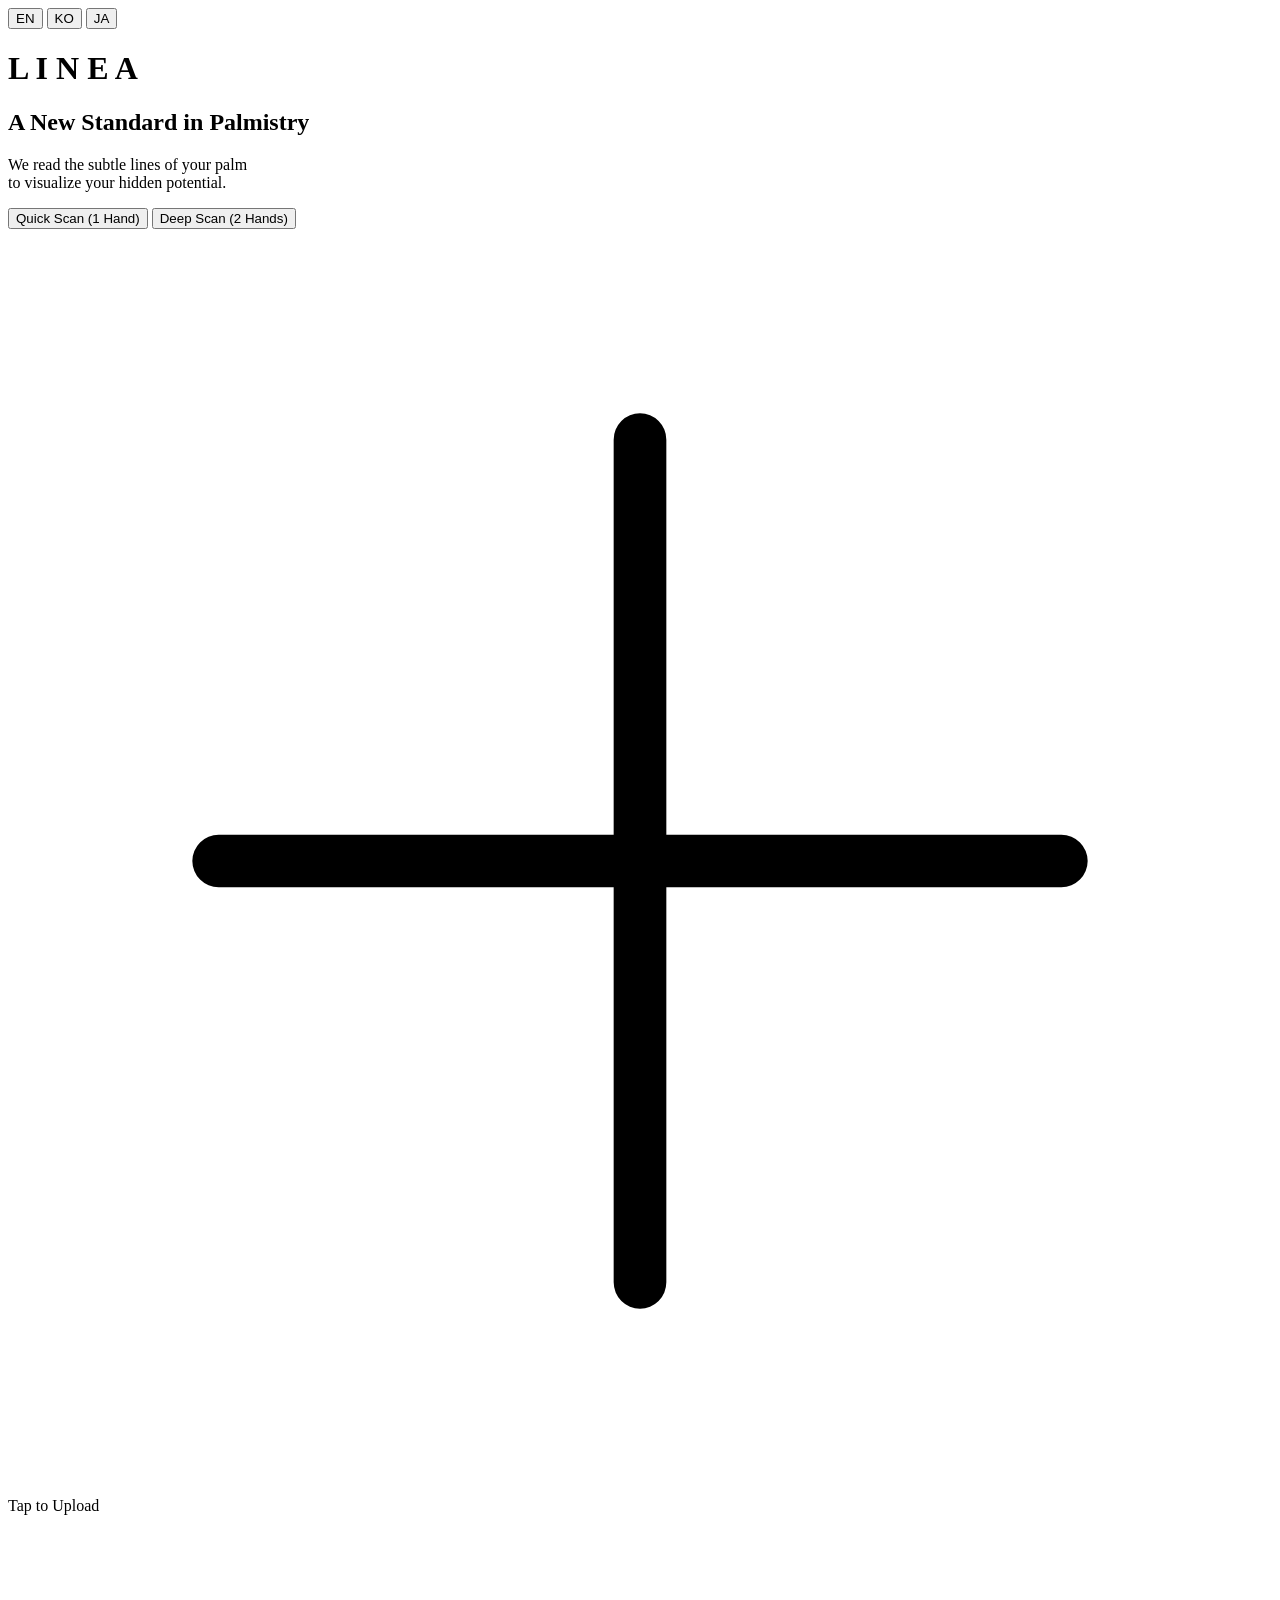
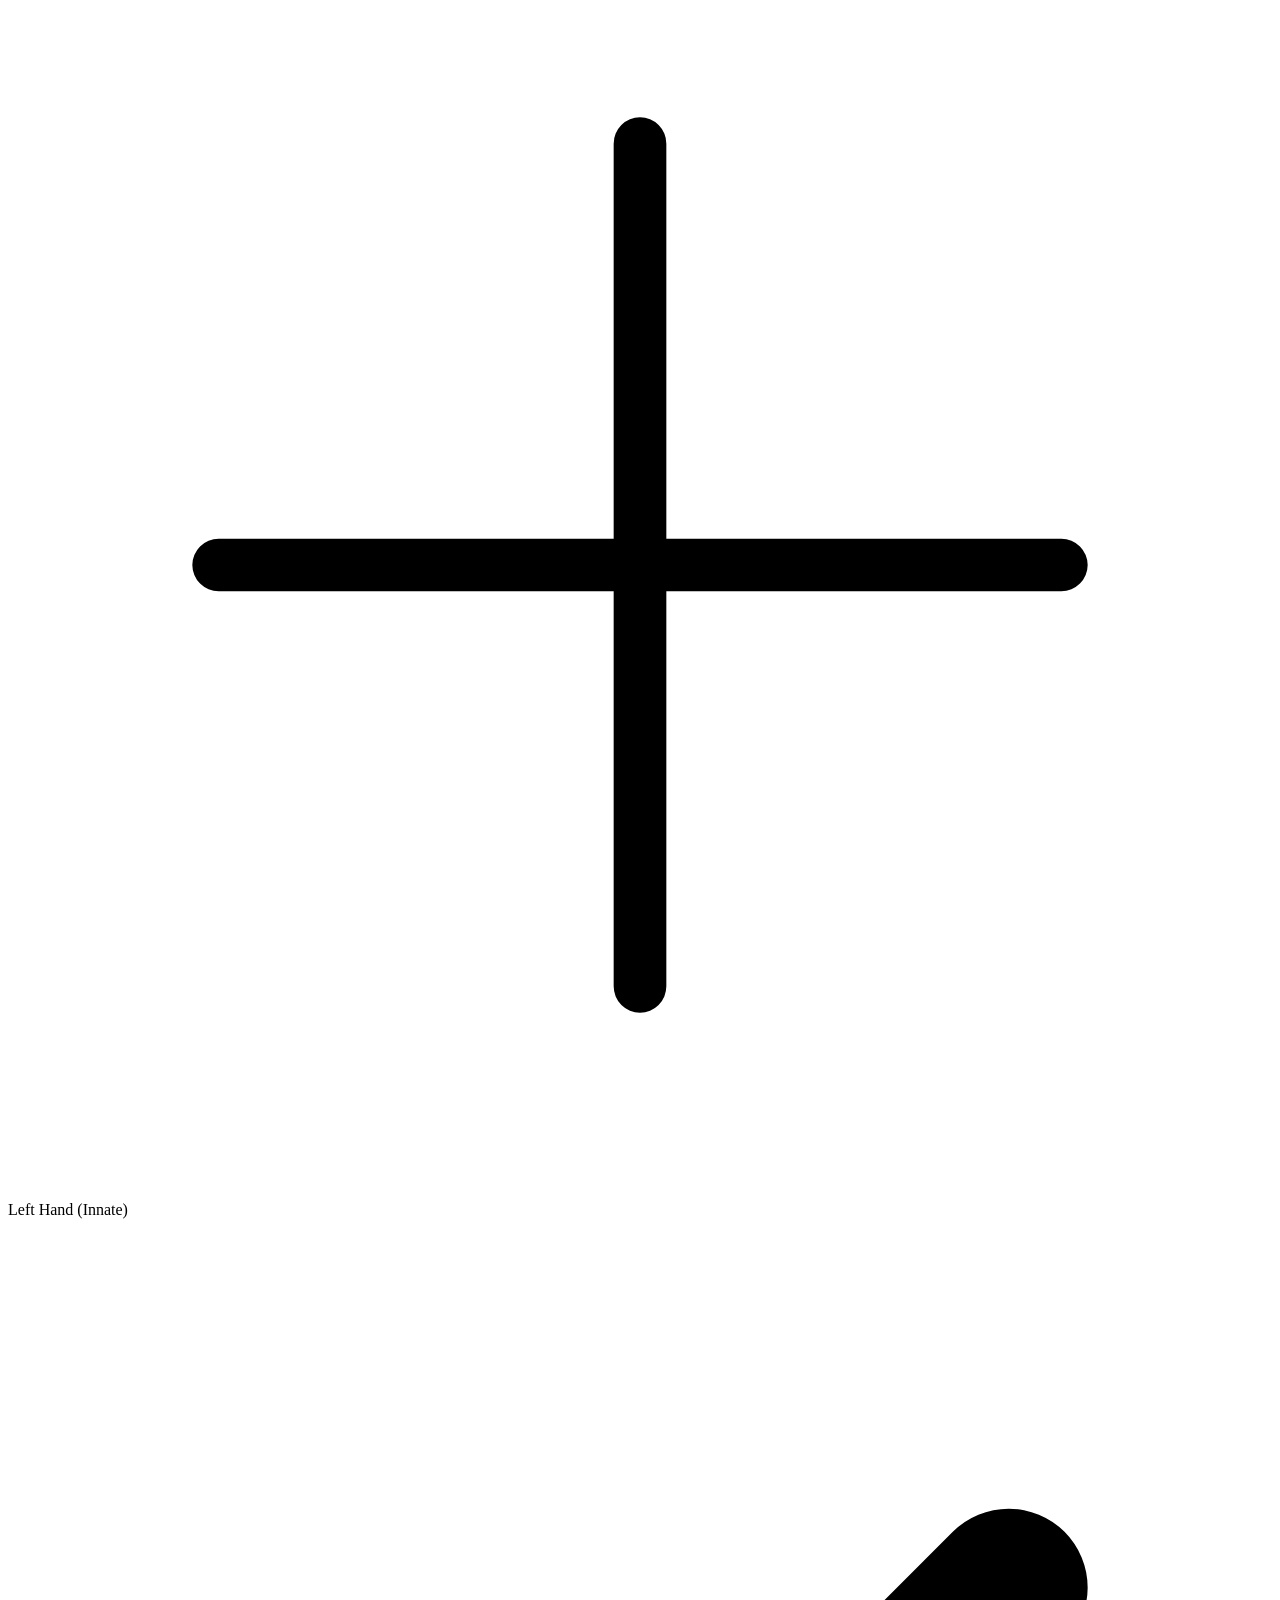
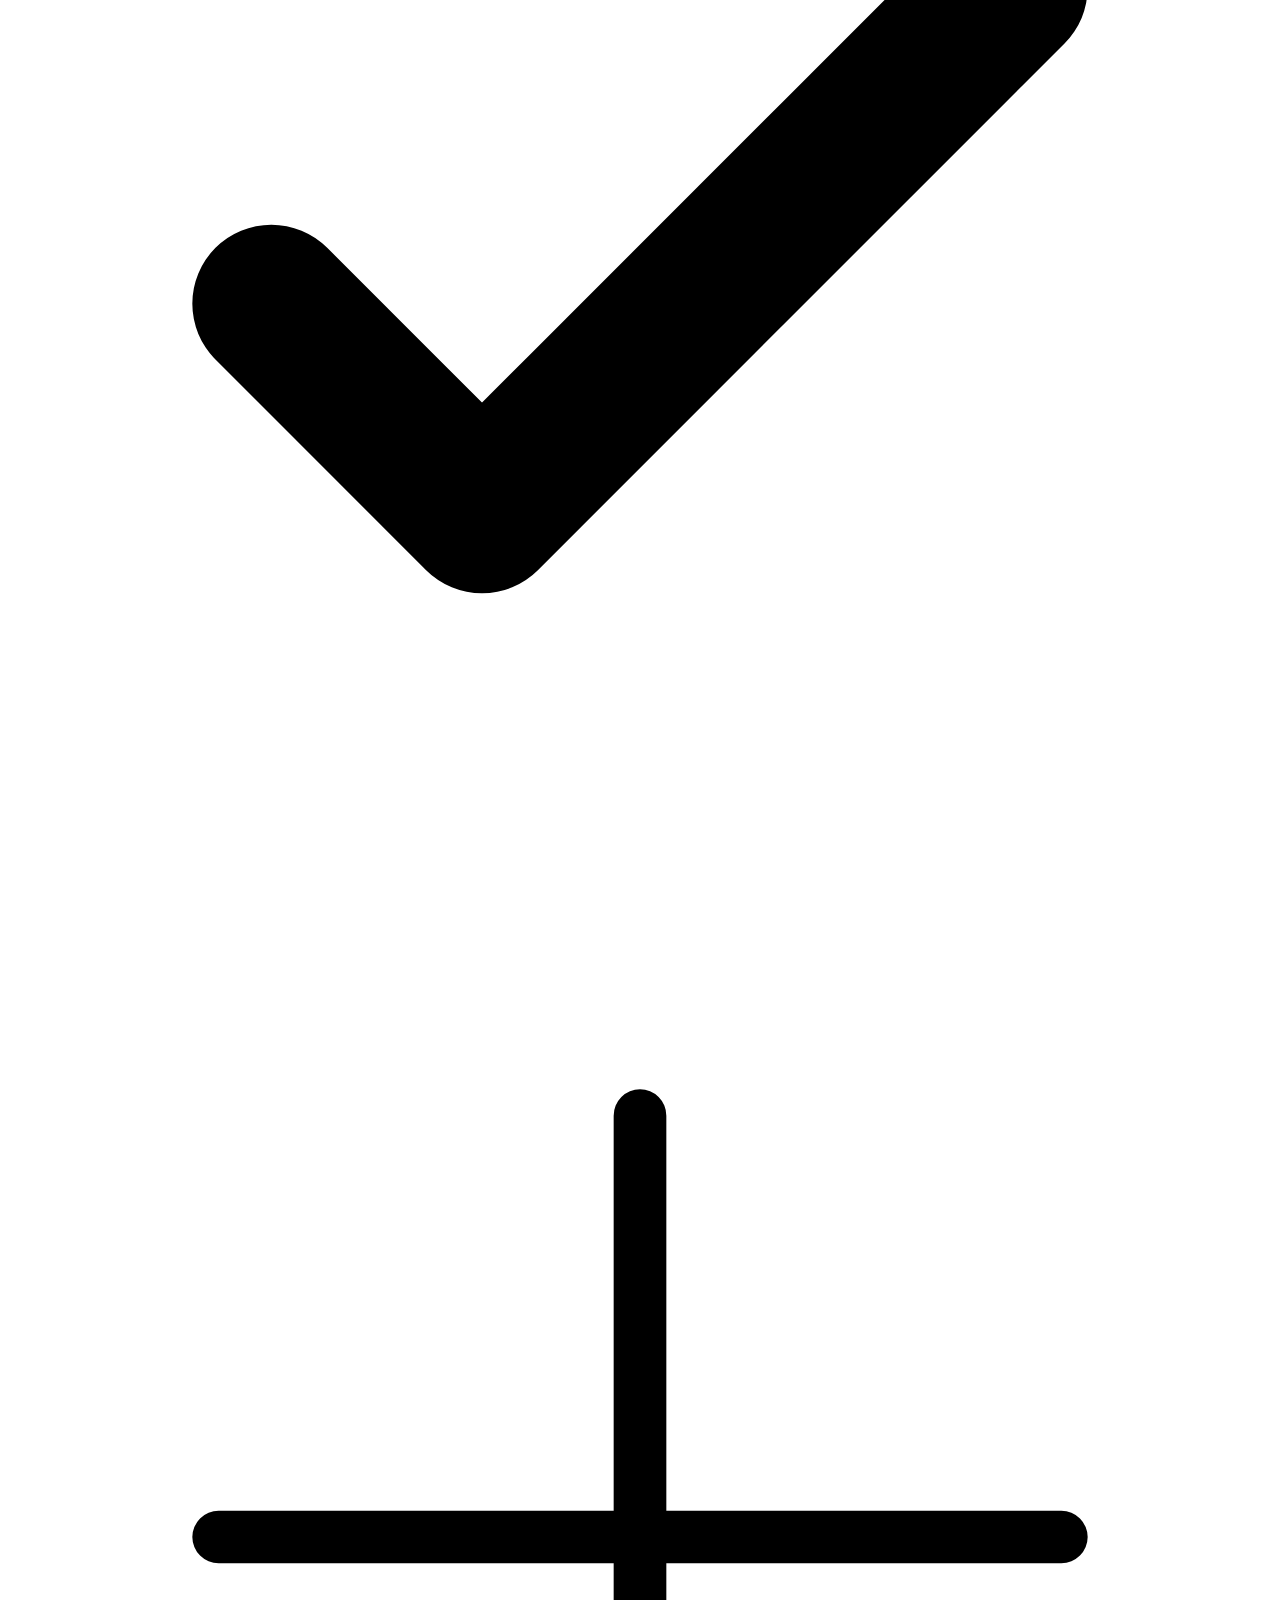
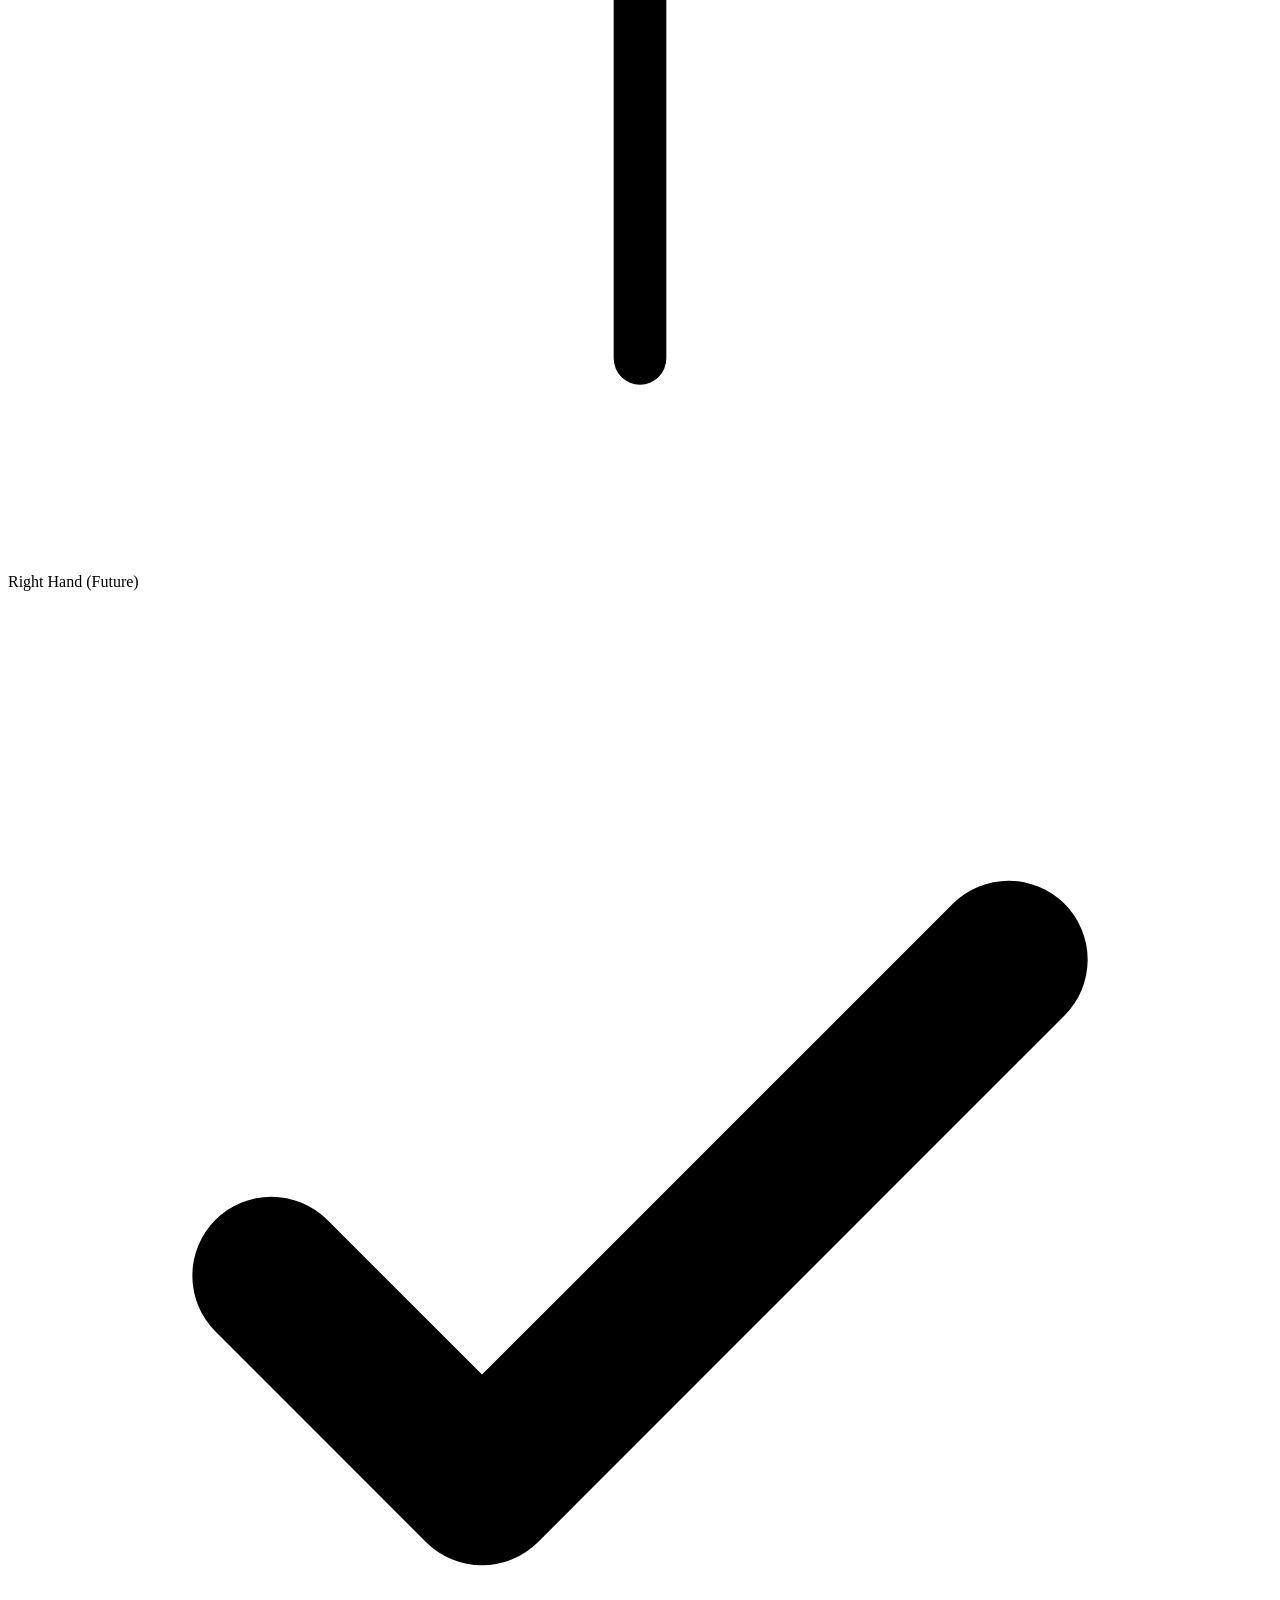
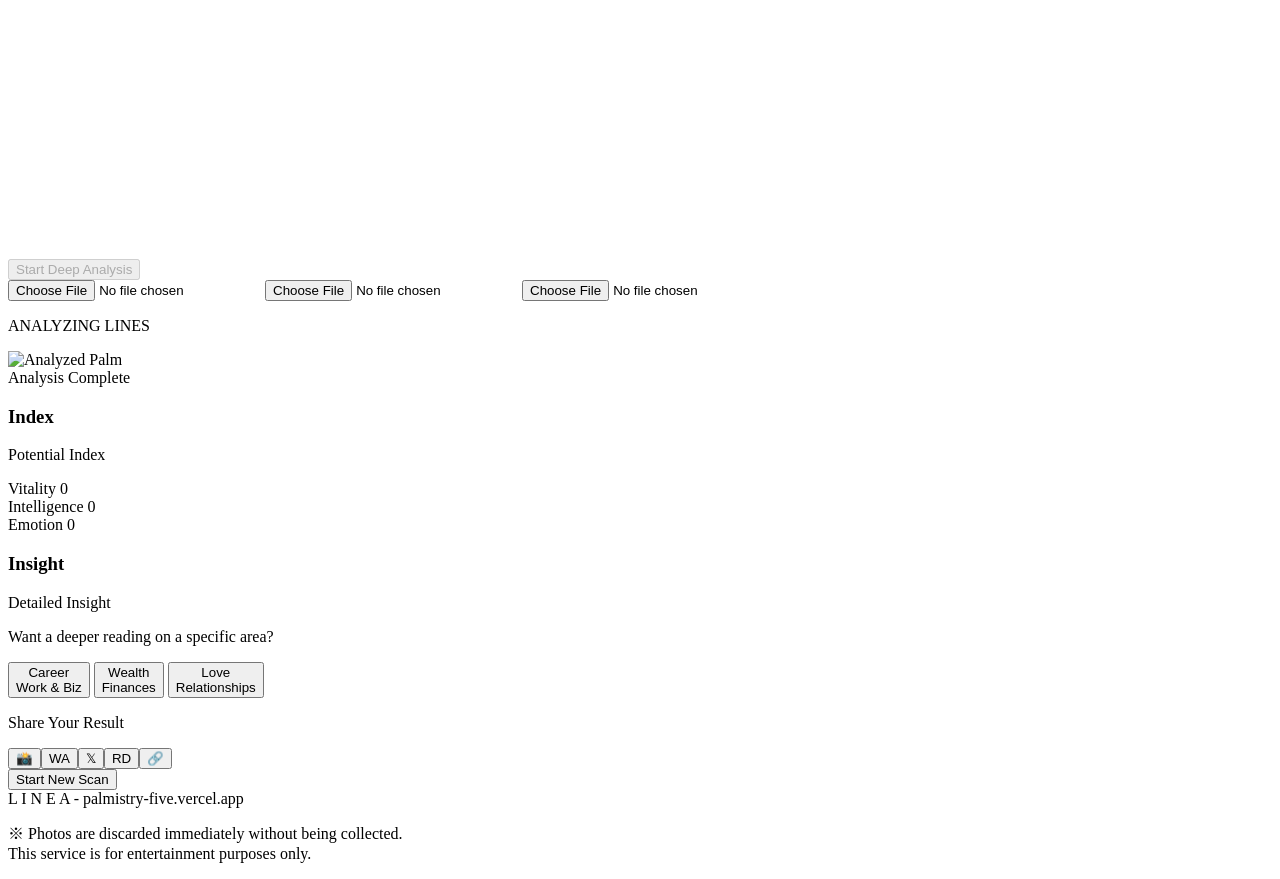
==== index.html @ ded6c780 "Format disclaimer with line breaks for readability" ====
<!DOCTYPE html>
<html lang="ko">
<head>
    <meta charset="UTF-8">
    <meta name="viewport" content="width=device-width, initial-scale=1.0, maximum-scale=1.0, user-scalable=no">
    <title>LINEA - 무료 AI 손금 분석 (Palmistry / 手相)</title>
    
    <!-- SEO Meta Tags -->
    <meta name="description" content="인공지능(AI)이 당신의 손금을 분석해 드립니다. 생명선, 두뇌선, 감정선을 분석하여 사업운, 금전운, 연애운을 확인해보세요. Free AI Palm Reading, AI 手相占い">
    <meta name="keywords" content="손금, 무료손금, 손금보는법, AI손금, 운세, palmistry, palm reading, 手相, 手相占い, LINEA">
    
    <!-- Open Graph (Social Media Sharing) -->
    <meta property="og:title" content="LINEA - AI 손금 분석 (Palmistry)">
    <meta property="og:description" content="AI가 당신의 숨겨진 잠재력과 운명을 손금으로 읽어냅니다. 지금 바로 무료로 확인해보세요!">
    <meta property="og:type" content="website">
    <meta property="og:url" content="https://palmistry-five.vercel.app">
    <script src="https://cdn.tailwindcss.com"></script>
    <link rel="stylesheet" href="style.css">
    <link rel="stylesheet" as="style" crossorigin href="https://cdn.jsdelivr.net/gh/orioncactus/pretendard@v1.3.9/dist/web/static/pretendard.min.css" />
    <script src="https://cdn.jsdelivr.net/npm/canvas-confetti@1.6.0/dist/confetti.browser.min.js"></script>
    <script src="https://cdnjs.cloudflare.com/ajax/libs/html2canvas/1.4.1/html2canvas.min.js"></script>
    <script>
        tailwind.config = {
            theme: {
                extend: {
                    fontFamily: {
                        sans: ['Pretendard', 'sans-serif'],
                    },
                    colors: {
                        brand: {
                            50: '#f6f6f6',
                            100: '#e7e7e7',
                            200: '#d1d1d1',
                            300: '#b0b0b0',
                            400: '#888888',
                            500: '#6d6d6d',
                            600: '#5d5d5d',
                            700: '#4f4f4f',
                            800: '#353535',
                            900: '#1a1a1a',
                            950: '#0a0a0a',
                        }
                    }
                }
            }
        }
    </script>

    <!-- Google AdSense -->
    <script async src="https://pagead2.googlesyndication.com/pagead/js/adsbygoogle.js?client=ca-pub-7115933863581185" crossorigin="anonymous"></script>

    <!-- Google tag (gtag.js) -->
    <script async src="https://www.googletagmanager.com/gtag/js?id=G-M48XG6Z5H8"></script>
    <script>
      window.dataLayer = window.dataLayer || [];
      function gtag(){dataLayer.push(arguments);}
      gtag('js', new Date());

      gtag('config', 'G-M48XG6Z5H8');
    </script>
</head>
<body class="bg-brand-950 text-brand-50 min-h-screen flex flex-col font-sans selection:bg-brand-500 selection:text-white">
    <!-- Language Toggle -->
    <div class="absolute top-5 right-6 z-30 flex space-x-3 text-[11px] tracking-wider">
        <button onclick="setLanguage('en')" id="lang-en" class="lang-btn text-brand-600 transition-colors">EN</button>
        <button onclick="setLanguage('ko')" id="lang-ko" class="lang-btn text-brand-100 font-bold transition-colors">KO</button>
        <button onclick="setLanguage('ja')" id="lang-ja" class="lang-btn text-brand-600 transition-colors">JA</button>
    </div>

    <header class="py-5 px-6 flex justify-center items-center border-b border-brand-800/50 backdrop-blur-md sticky top-0 z-20">
        <h1 class="text-[14px] font-medium tracking-[0.4em] text-brand-300">L I N E A</h1>
    </header>

    <main class="flex-grow flex flex-col items-center justify-center p-6 relative w-full max-w-md mx-auto">
        
        <!-- 메인 업로드 화면 -->
        <section id="upload-section" class="w-full flex flex-col items-center space-y-8 transition-opacity duration-500 z-10">
            <div class="text-center space-y-3 mt-4">
                <h2 class="text-xl font-light tracking-widest text-brand-100" data-i18n="title">손금 분석의 새로운 기준</h2>
                <p class="text-brand-400 text-[13px] font-light tracking-wide leading-relaxed" data-i18n="subtitle">손바닥의 미세한 선들을 읽어<br>숨겨진 잠재력을 데이터로 시각화합니다.</p>
            </div>

            <!-- Mode Toggle Tabs -->
            <div class="flex space-x-1 bg-brand-900/80 p-1.5 rounded-2xl mt-2 w-full max-w-[280px] mx-auto border border-brand-800 backdrop-blur-sm shadow-xl shadow-black/20">
                <button onclick="setMode('quick')" id="mode-quick" class="flex-1 py-2.5 text-[11px] font-medium tracking-wide rounded-xl bg-brand-800 text-brand-100 transition-all shadow-sm" data-i18n="tab_quick">간편 스캔 (한 손)</button>
                <button onclick="setMode('deep')" id="mode-deep" class="flex-1 py-2.5 text-[11px] font-medium tracking-wide rounded-xl text-brand-500 hover:text-brand-300 transition-all" data-i18n="tab_deep">정밀 스캔 (양 손)</button>
            </div>

            <!-- Quick Mode Upload -->
            <div id="upload-quick-area" class="relative w-full aspect-square border border-brand-800 border-dashed rounded-[2rem] flex flex-col items-center justify-center hover:bg-brand-900/50 hover:border-brand-600 transition-all duration-300 group overflow-hidden cursor-pointer" onclick="document.getElementById('camera-input-quick').click()">
                <div class="absolute inset-0 bg-gradient-to-b from-transparent to-brand-900/30 opacity-0 group-hover:opacity-100 transition-opacity"></div>
                <svg class="w-8 h-8 text-brand-500 mb-4 group-hover:text-brand-300 group-hover:scale-110 transition-all duration-300" fill="none" stroke="currentColor" viewBox="0 0 24 24"><path stroke-linecap="round" stroke-linejoin="round" stroke-width="1" d="M12 4v16m8-8H4"></path></svg>
                <span class="text-[11px] uppercase tracking-widest text-brand-500 group-hover:text-brand-300 transition-colors" data-i18n="upload_quick">Tap to Upload</span>
            </div>

            <!-- Deep Mode Upload -->
            <div id="upload-deep-area" class="hidden w-full flex-col space-y-4">
                <div class="flex space-x-4">
                    <div class="relative flex-1 aspect-[3/4] border border-brand-800 border-dashed rounded-[1.5rem] flex flex-col items-center justify-center text-center cursor-pointer hover:bg-brand-900/50 transition-colors group overflow-hidden" onclick="document.getElementById('camera-input-left').click()">
                        <img id="preview-left" class="absolute inset-0 w-full h-full object-cover opacity-0 transition-opacity z-0 grayscale mix-blend-luminosity">
                        <svg class="w-6 h-6 text-brand-600 mb-2 z-10 group-hover:scale-110 transition-transform" fill="none" stroke="currentColor" viewBox="0 0 24 24"><path stroke-linecap="round" stroke-linejoin="round" stroke-width="1" d="M12 4v16m8-8H4"></path></svg>
                        <span class="text-[10px] text-brand-400 z-10 leading-relaxed font-light px-2" data-i18n="upload_left">왼손 업로드<br>(선천적)</span>
                        <div id="check-left" class="absolute top-3 right-3 w-5 h-5 bg-brand-200 rounded-full hidden items-center justify-center z-10 shadow-lg"><svg class="w-3 h-3 text-brand-950" fill="none" stroke="currentColor" viewBox="0 0 24 24"><path stroke-linecap="round" stroke-linejoin="round" stroke-width="3" d="M5 13l4 4L19 7"></path></svg></div>
                    </div>
                    <div class="relative flex-1 aspect-[3/4] border border-brand-800 border-dashed rounded-[1.5rem] flex flex-col items-center justify-center text-center cursor-pointer hover:bg-brand-900/50 transition-colors group overflow-hidden" onclick="document.getElementById('camera-input-right').click()">
                        <img id="preview-right" class="absolute inset-0 w-full h-full object-cover opacity-0 transition-opacity z-0 grayscale mix-blend-luminosity">
                        <svg class="w-6 h-6 text-brand-600 mb-2 z-10 group-hover:scale-110 transition-transform" fill="none" stroke="currentColor" viewBox="0 0 24 24"><path stroke-linecap="round" stroke-linejoin="round" stroke-width="1" d="M12 4v16m8-8H4"></path></svg>
                        <span class="text-[10px] text-brand-400 z-10 leading-relaxed font-light px-2" data-i18n="upload_right">오른손 업로드<br>(후천적)</span>
                        <div id="check-right" class="absolute top-3 right-3 w-5 h-5 bg-brand-200 rounded-full hidden items-center justify-center z-10 shadow-lg"><svg class="w-3 h-3 text-brand-950" fill="none" stroke="currentColor" viewBox="0 0 24 24"><path stroke-linecap="round" stroke-linejoin="round" stroke-width="3" d="M5 13l4 4L19 7"></path></svg></div>
                    </div>
                </div>
                <button id="btn-analyze-deep" onclick="startDeepAnalysis()" class="w-full py-4 mt-2 bg-brand-100 text-brand-950 rounded-2xl text-[13px] tracking-wide font-medium opacity-30 cursor-not-allowed transition-all" disabled data-i18n="analyze_btn">양손 분석 시작하기</button>
            </div>

            <input type="file" id="camera-input-quick" accept="image/*" class="hidden" onchange="handleImageUpload(event, 'quick')">
            <input type="file" id="camera-input-left" accept="image/*" class="hidden" onchange="handleImageUpload(event, 'left')">
            <input type="file" id="camera-input-right" accept="image/*" class="hidden" onchange="handleImageUpload(event, 'right')">
        </section>

        <!-- 로딩 화면 (미니멀) -->
        <section id="loading-section" class="hidden absolute inset-0 flex-col items-center justify-center bg-brand-950/95 backdrop-blur-md z-30">
            <div class="w-full max-w-[160px] h-[1px] bg-brand-800 overflow-hidden relative">
                <div class="absolute top-0 left-0 h-full bg-brand-300 animate-loading-bar shadow-[0_0_15px_rgba(255,255,255,0.5)]"></div>
            </div>
            <p class="mt-6 text-[10px] uppercase tracking-[0.4em] text-brand-400 font-light" id="loading-text" data-i18n="loading">ANALYZING LINES</p>
        </section>

        <!-- 결과 화면 -->
        <section id="result-section" class="hidden w-full flex-col space-y-10 pb-12 z-10 fade-in pt-4">
            
            <div class="relative w-full aspect-[4/3] rounded-[2rem] overflow-hidden bg-brand-900 border border-brand-800/50 shadow-2xl">
                <img id="preview-image-result" src="" alt="Analyzed Palm" class="w-full h-full object-cover opacity-60 mix-blend-luminosity grayscale scale-105 filter contrast-125">
                <div class="absolute inset-0 bg-gradient-to-t from-brand-950 via-brand-950/40 to-transparent"></div>
                
                <!-- Dopamine visual glow overlay -->
                <div class="absolute inset-0 bg-brand-200/5 mix-blend-overlay animate-pulse"></div>

                <div class="absolute top-6 left-6">
                    <span class="text-[9px] uppercase tracking-[0.2em] bg-brand-950/90 px-4 py-2 rounded-full text-brand-300 backdrop-blur-md border border-brand-800/50 shadow-lg" data-i18n="analysis_comp">Analysis Complete</span>
                </div>
            </div>

            <div class="space-y-10 px-1">
                <div class="space-y-6">
                    <div class="border-b border-brand-800 pb-3 flex items-center justify-between">
                        <div>
                            <h3 class="text-[10px] uppercase tracking-widest text-brand-500 mb-1">Index</h3>
                            <p class="text-sm font-medium text-brand-200 tracking-wide" data-i18n="idx_title">잠재력 지표</p>
                        </div>
                        <div class="w-6 h-6 rounded-full border border-brand-800 flex items-center justify-center">
                            <div class="w-2 h-2 bg-brand-300 rounded-full animate-ping"></div>
                        </div>
                    </div>
                    
                    <div class="space-y-6">
                        <div class="group">
                            <div class="flex justify-between mb-2 text-[11px] font-light uppercase tracking-wider">
                                <span class="text-brand-400" data-i18n="vitality">Vitality (생명)</span>
                                <span class="text-brand-100 font-medium" id="stat-vitality-val">0</span>
                            </div>
                            <div class="w-full bg-brand-900 h-[1px] overflow-hidden relative">
                                <div id="stat-vitality" class="absolute left-0 top-0 bg-brand-200 h-full transition-all duration-1000 ease-out shadow-[0_0_10px_rgba(255,255,255,0.8)]" style="width: 0%"></div>
                            </div>
                        </div>
                        
                        <div class="group">
                            <div class="flex justify-between mb-2 text-[11px] font-light uppercase tracking-wider">
                                <span class="text-brand-400" data-i18n="intelligence">Intelligence (두뇌)</span>
                                <span class="text-brand-100 font-medium" id="stat-intelligence-val">0</span>
                            </div>
                            <div class="w-full bg-brand-900 h-[1px] overflow-hidden relative">
                                <div id="stat-intelligence" class="absolute left-0 top-0 bg-brand-200 h-full transition-all duration-1000 ease-out shadow-[0_0_10px_rgba(255,255,255,0.8)]" style="width: 0%"></div>
                            </div>
                        </div>

                        <div class="group">
                            <div class="flex justify-between mb-2 text-[11px] font-light uppercase tracking-wider">
                                <span class="text-brand-400" data-i18n="emotion">Emotion (감정)</span>
                                <span class="text-brand-100 font-medium" id="stat-charm-val">0</span>
                            </div>
                            <div class="w-full bg-brand-900 h-[1px] overflow-hidden relative">
                                <div id="stat-charm" class="absolute left-0 top-0 bg-brand-200 h-full transition-all duration-1000 ease-out shadow-[0_0_10px_rgba(255,255,255,0.8)]" style="width: 0%"></div>
                            </div>
                        </div>
                    </div>
                </div>

                <div class="space-y-5">
                    <div class="border-b border-brand-800 pb-3">
                        <h3 class="text-[10px] uppercase tracking-widest text-brand-500 mb-1">Insight</h3>
                        <p class="text-sm font-medium text-brand-200 tracking-wide" data-i18n="ins_title">상세 분석</p>
                    </div>
                    <div id="result-text" class="text-brand-300 text-[14px] leading-[1.85] font-light whitespace-pre-line tracking-wide opacity-90 transition-opacity duration-500">
                    </div>
                </div>

                <!-- 심층 분석 영역 -->
                <div id="deep-dive-section" class="space-y-5 pt-8 border-t border-brand-800/50 hidden fade-in">
                    <p class="text-[11px] text-brand-400 font-light tracking-wide text-center uppercase" data-i18n="deep_title">특정 영역의 더 깊은 분석이 필요하신가요?</p>
                    <div class="grid grid-cols-3 gap-3">
                        <button onclick="analyzeDeepDive('career')" class="relative py-4 border border-brand-800 rounded-2xl text-brand-300 text-[11px] uppercase tracking-widest hover:bg-brand-900 hover:border-brand-600 transition-all group overflow-hidden">
                            <div class="absolute inset-0 bg-gradient-to-t from-brand-800/20 to-transparent opacity-0 group-hover:opacity-100 transition-opacity"></div>
                            <span data-i18n="btn_career">Career<br>사업/직업</span>
                        </button>
                        <button onclick="analyzeDeepDive('wealth')" class="relative py-4 border border-brand-800 rounded-2xl text-brand-300 text-[11px] uppercase tracking-widest hover:bg-brand-900 hover:border-brand-600 transition-all group overflow-hidden">
                            <div class="absolute inset-0 bg-gradient-to-t from-brand-800/20 to-transparent opacity-0 group-hover:opacity-100 transition-opacity"></div>
                            <span data-i18n="btn_wealth">Wealth<br>금전운</span>
                        </button>
                        <button onclick="analyzeDeepDive('love')" class="relative py-4 border border-brand-800 rounded-2xl text-brand-300 text-[11px] uppercase tracking-widest hover:bg-brand-900 hover:border-brand-600 transition-all group overflow-hidden">
                            <div class="absolute inset-0 bg-gradient-to-t from-brand-800/20 to-transparent opacity-0 group-hover:opacity-100 transition-opacity"></div>
                            <span data-i18n="btn_love">Love<br>연애/결혼</span>
                        </button>
                    </div>
                    <div id="deep-dive-result" class="mt-4 text-brand-200 text-[14px] leading-[1.8] font-light whitespace-pre-line tracking-wide opacity-90 hidden bg-brand-900/30 p-6 rounded-3xl border border-brand-800/50 backdrop-blur-sm shadow-inner"></div>
                </div>

                <!-- 공유하기 영역 -->
                <div id="share-section" class="pt-10 w-full space-y-4 fade-in">
                    <p class="text-[11px] text-brand-400 font-light tracking-widest text-center uppercase" data-i18n="share_title">결과 공유하기</p>
                    <div id="share-buttons-container" class="flex justify-center space-x-2">
                        <!-- 앱에서 언어별로 동적 렌더링 -->
                    </div>
                </div>
            </div>

            <button onclick="resetApp()" class="w-full py-4 mt-6 bg-brand-100 text-brand-950 hover:bg-white rounded-2xl font-medium text-[13px] tracking-wide transition-all shadow-xl shadow-white/5 active:scale-[0.98]" data-i18n="reset_btn">
                새로운 분석 시작
            </button>
            
            <!-- 워터마크 (캡처용 숨김 요소) -->
            <div id="watermark" class="hidden absolute bottom-6 left-0 right-0 text-center text-[10px] text-brand-400 font-light tracking-widest opacity-80 z-50">
                L I N E A - palmistry-five.vercel.app
            </div>
        </section>
        
        <footer class="mt-8 text-center w-full px-4">
            <p class="text-[9.5px] text-brand-600 font-light tracking-wide leading-relaxed break-keep" data-i18n="privacy_notice">
                ※ 업로드된 사진은 수집되지 않으며 즉시 폐기됩니다.<br>본 서비스의 결과는 오락용으로만 즐겨주세요.
            </p>
        </footer>
    </main>

    <script src="app.js?v=8"></script>
</body>
</html>
---- style.css ----
@tailwind base;
@tailwind components;
@tailwind utilities;

body {
    -webkit-tap-highlight-color: transparent;
}

@keyframes loading-bar {
    0% {
        width: 0%;
        transform: translateX(-100%);
    }
    50% {
        width: 50%;
        transform: translateX(50%);
    }
    100% {
        width: 100%;
        transform: translateX(200%);
    }
}

.animate-loading-bar {
    width: 30%;
    animation: loading-bar 1.5s infinite ease-in-out;
}

.fade-in {
    animation: fadeIn 1s ease-out forwards;
}

@keyframes fadeIn {
    from {
        opacity: 0;
        transform: translateY(10px);
    }
    to {
        opacity: 1;
        transform: translateY(0);
    }
}
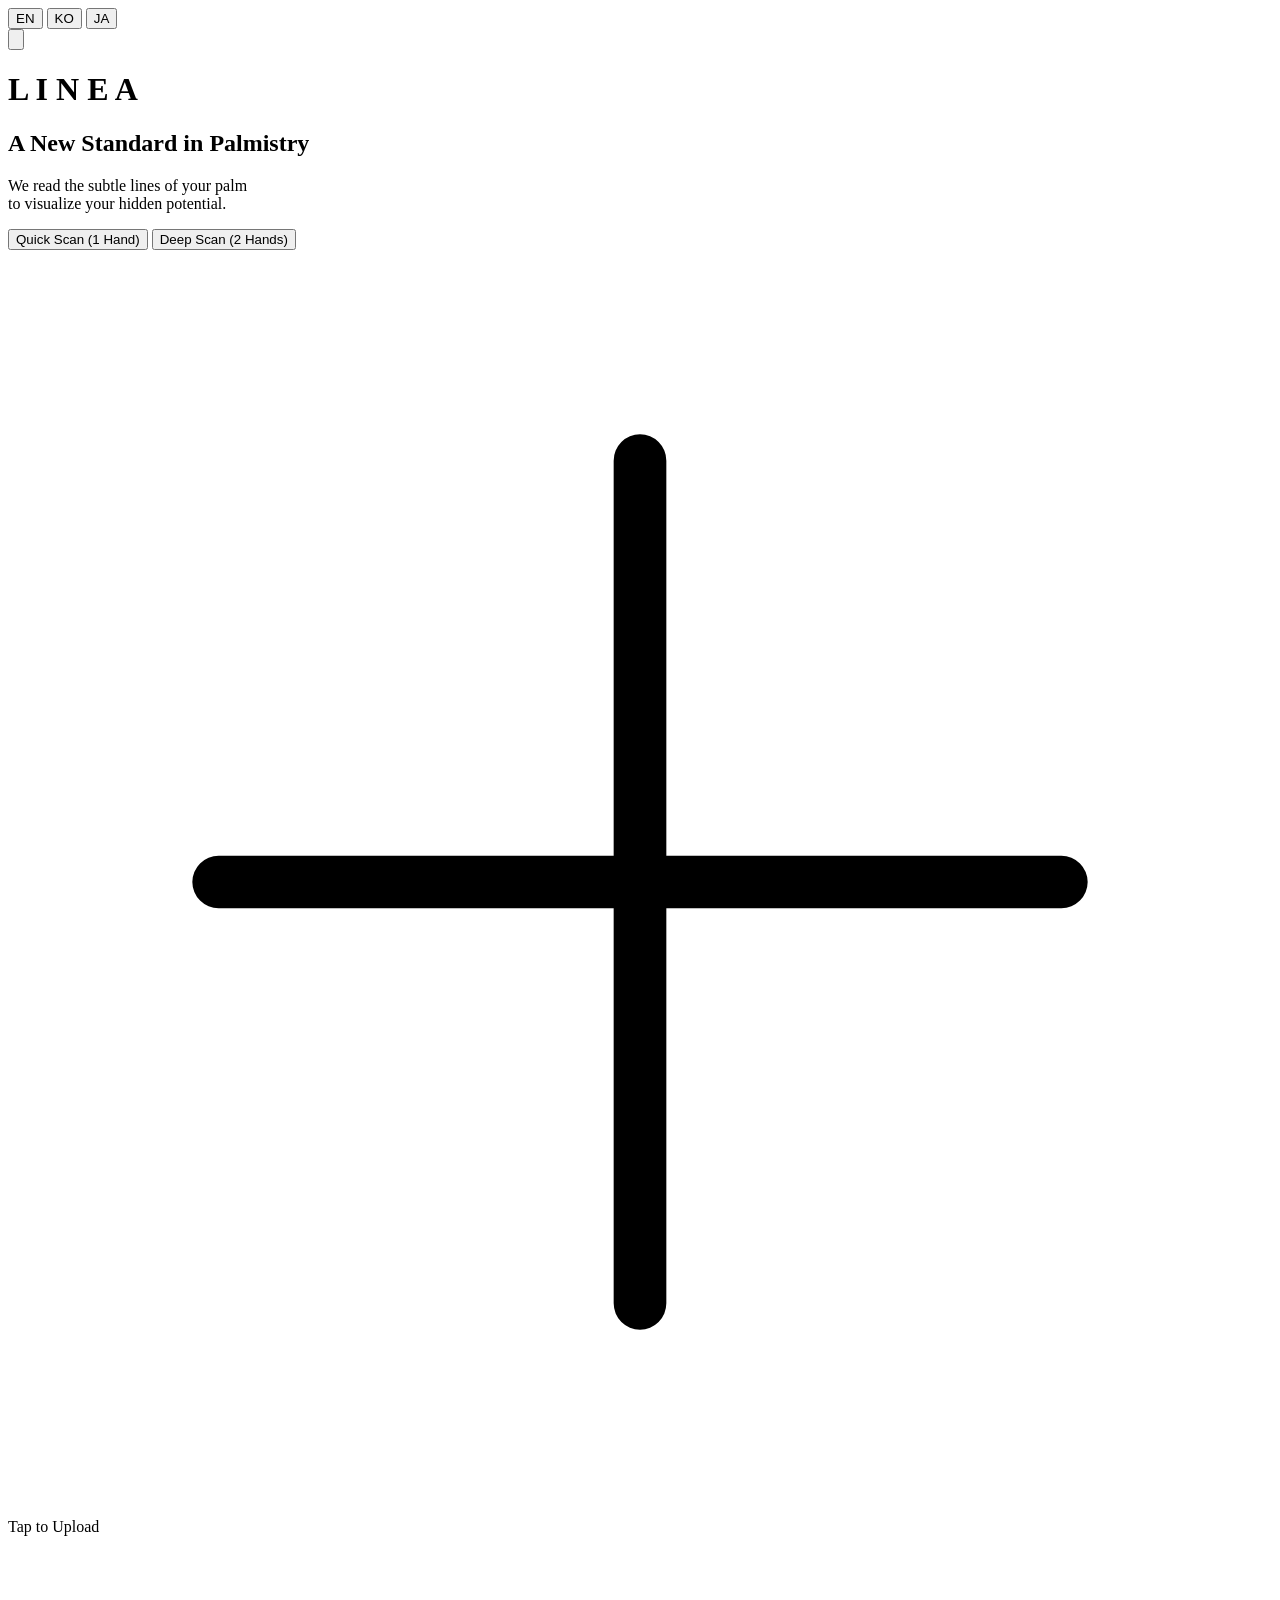
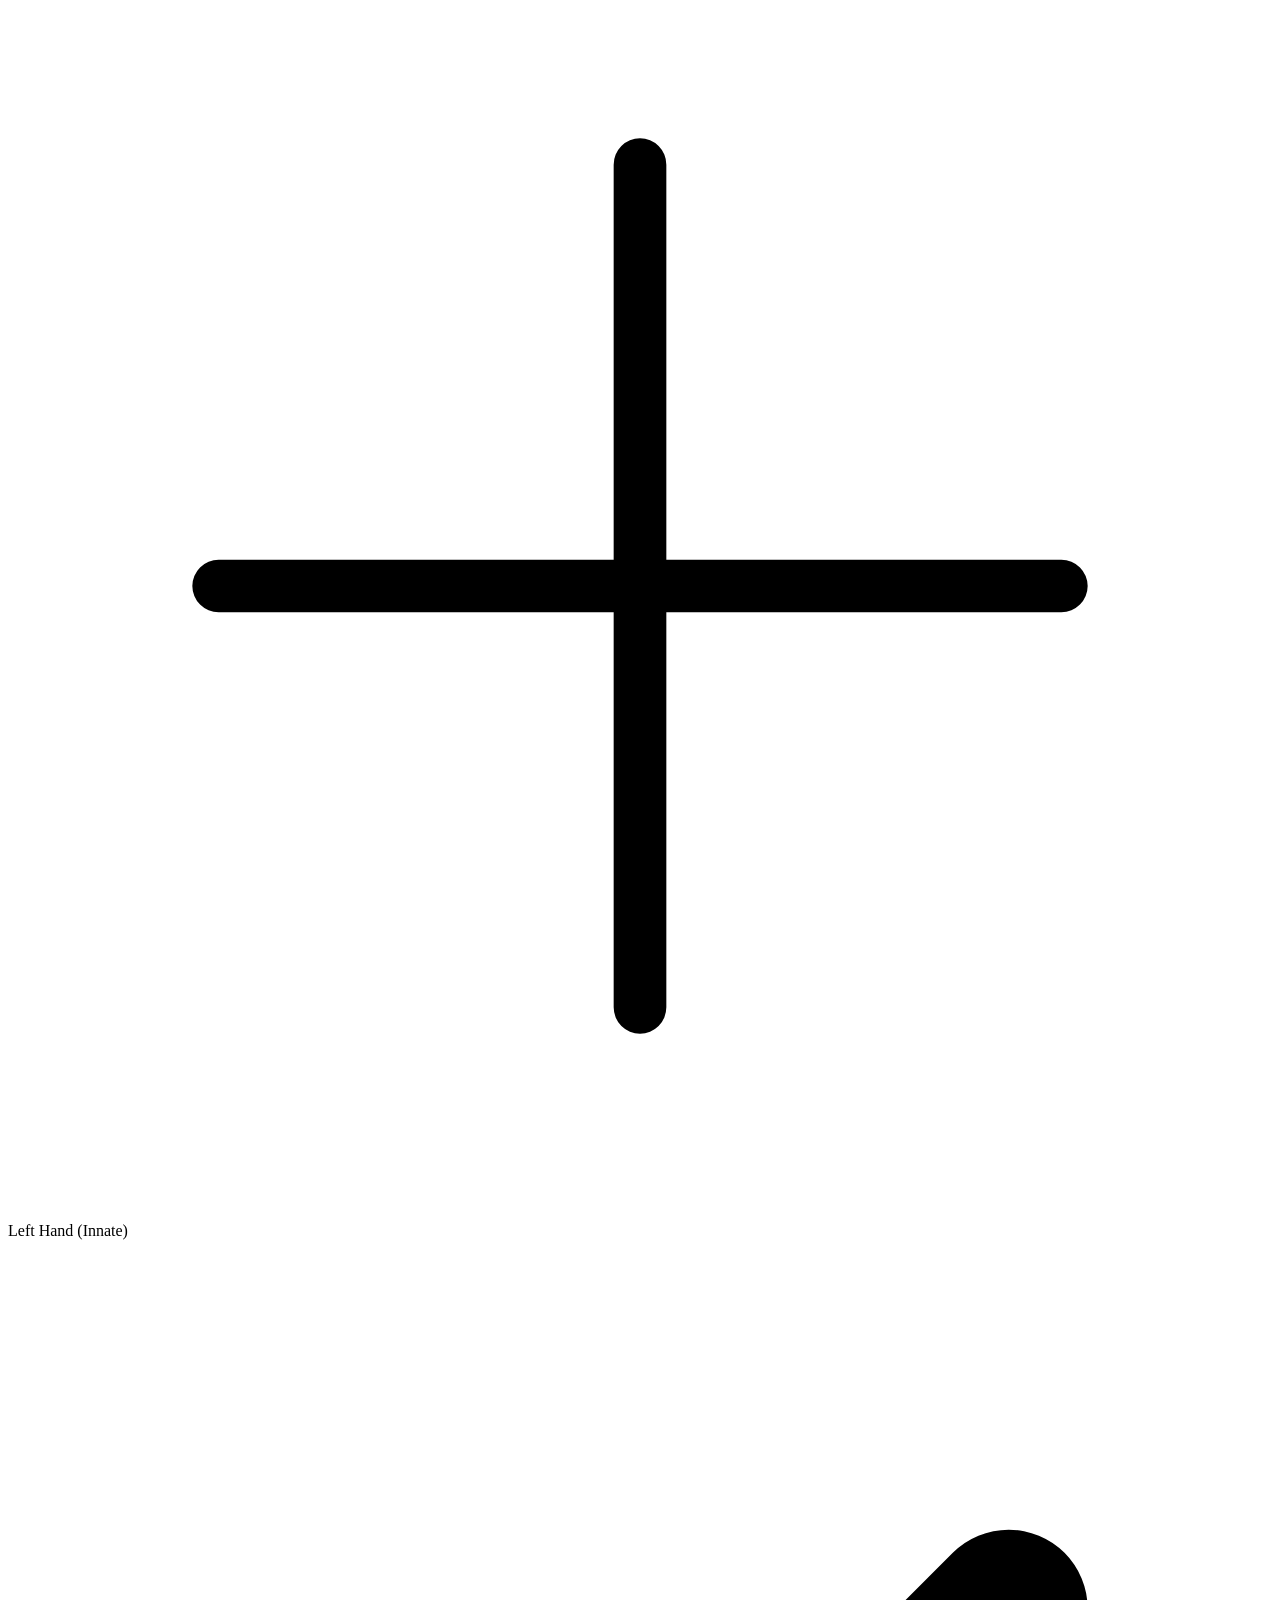
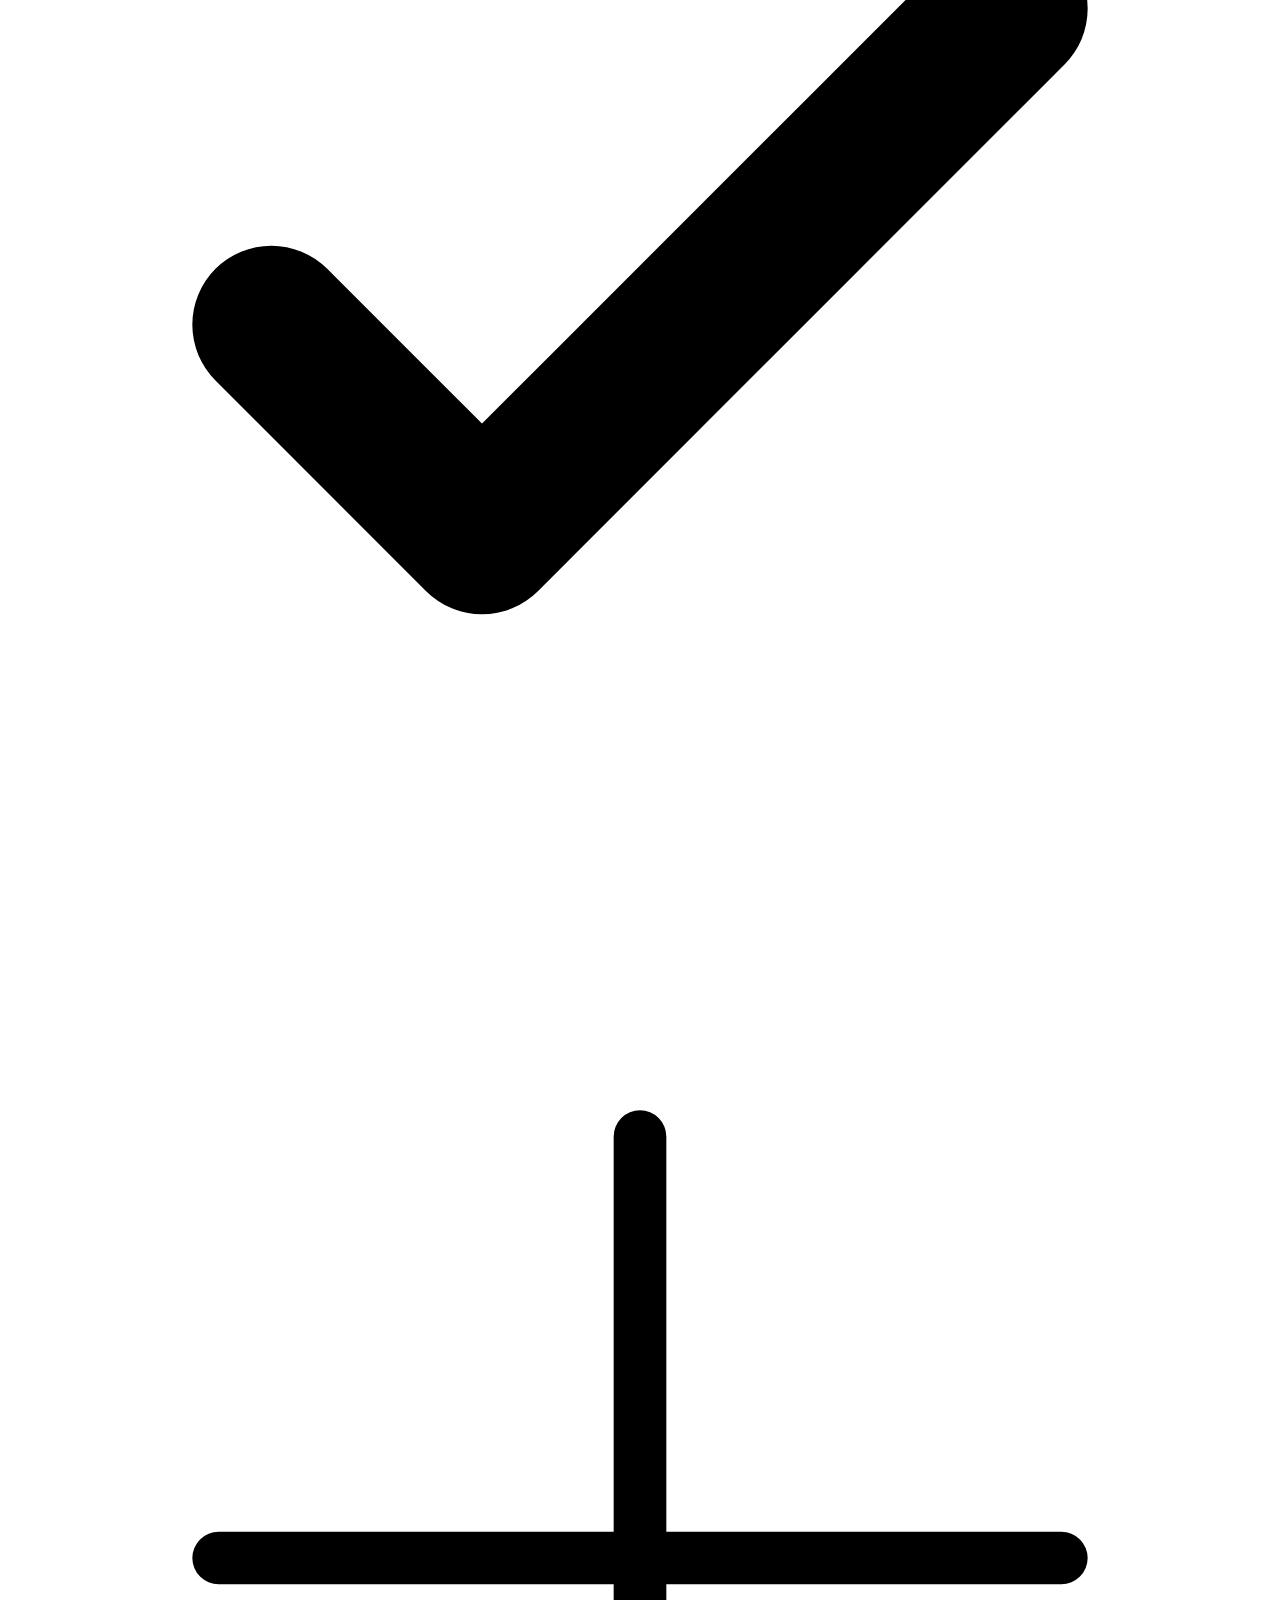
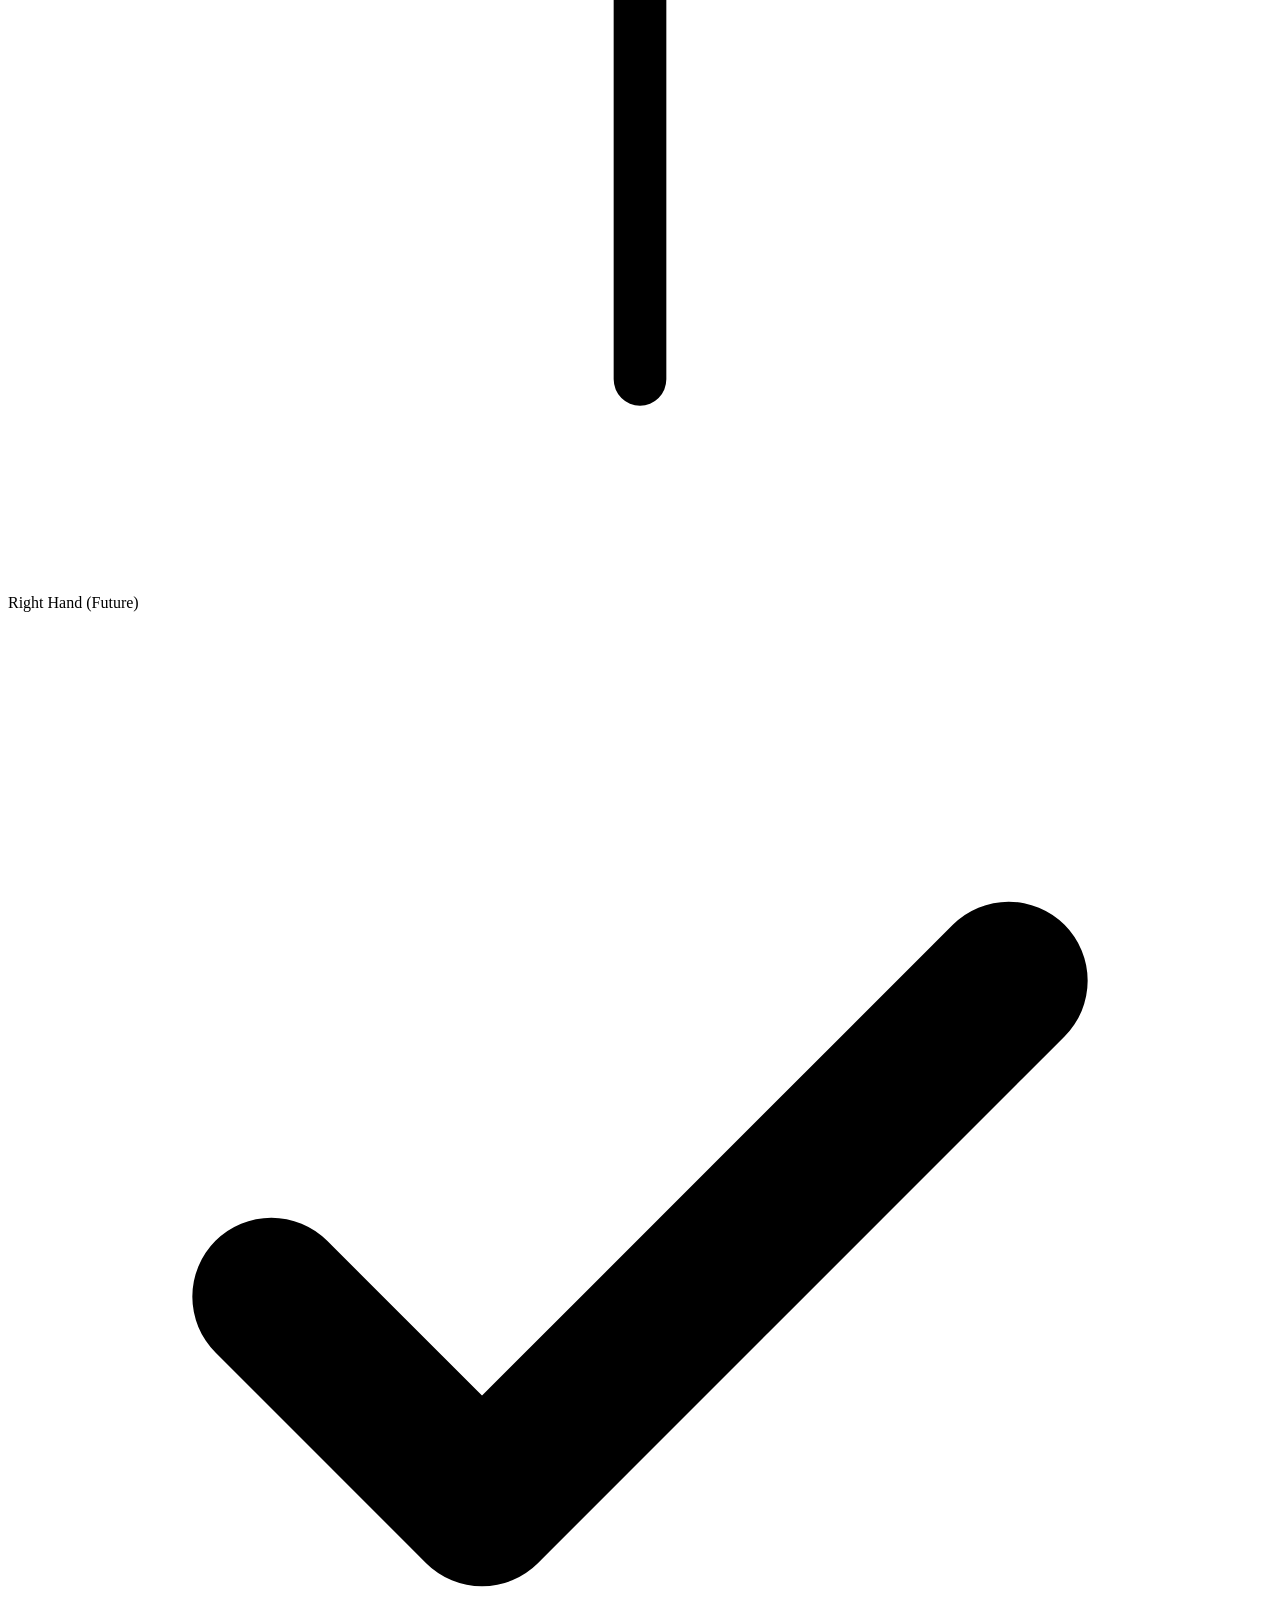
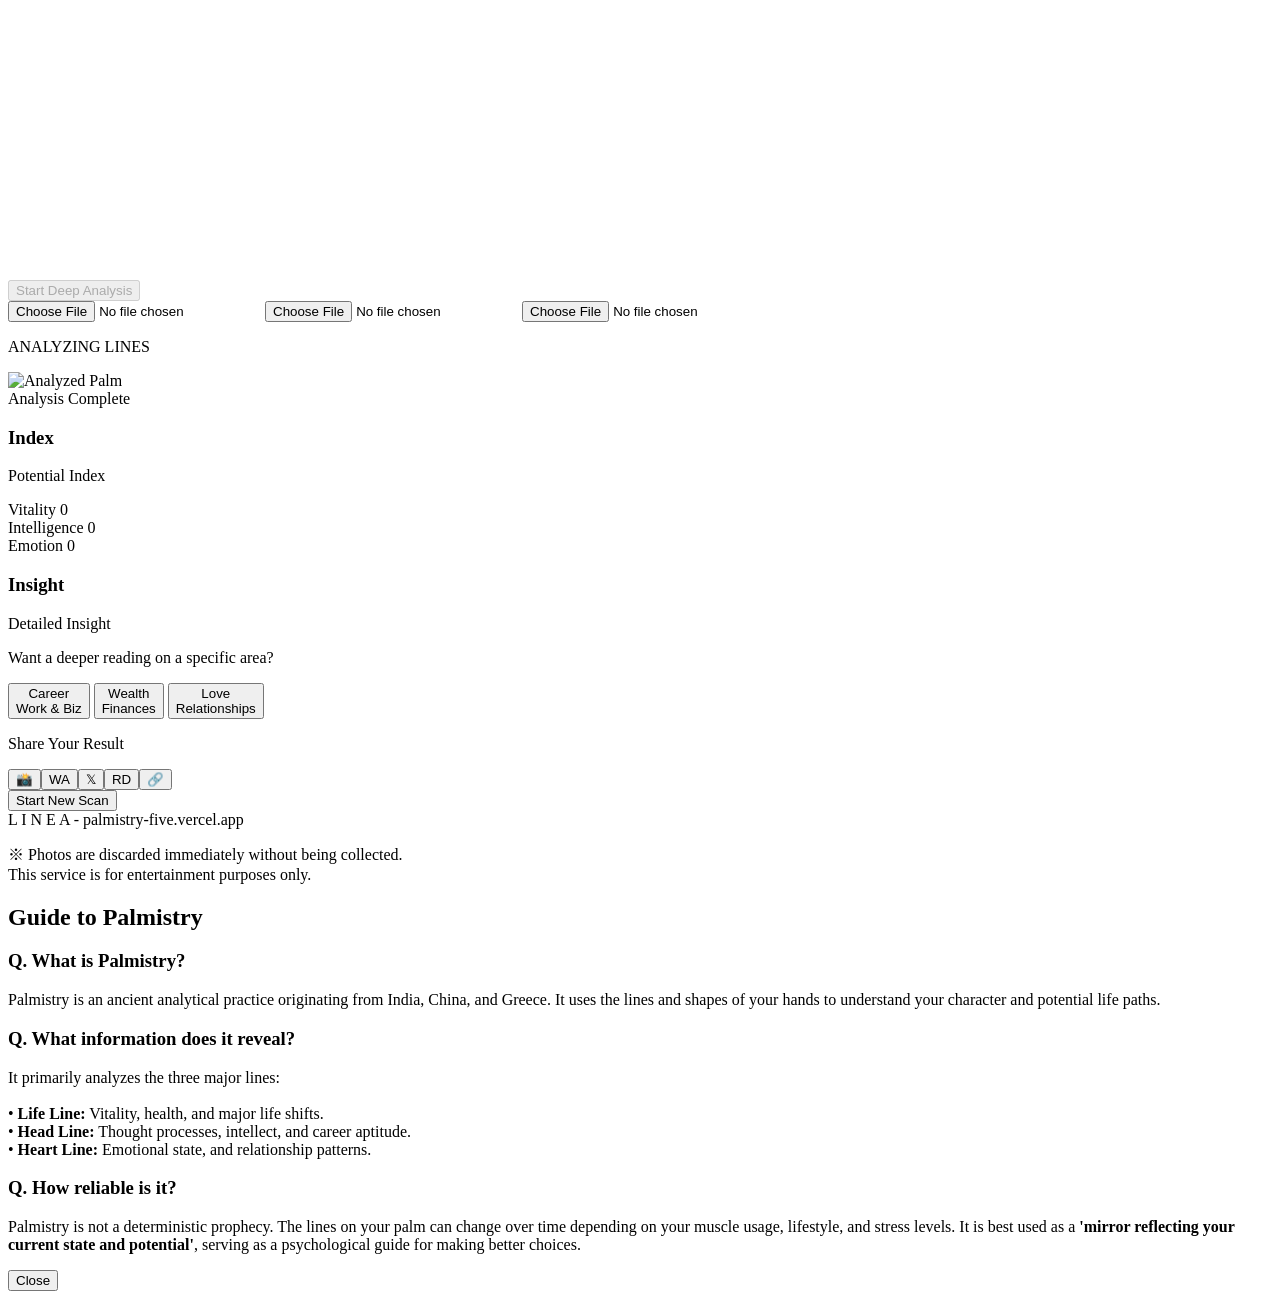
==== commit 474502e3: "Add About Palmistry information modal with multi-language support" ====
--- a/index.html
+++ b/index.html
@@ -67,8 +67,12 @@
         <button onclick="setLanguage('ja')" id="lang-ja" class="lang-btn text-brand-600 transition-colors">JA</button>
     </div>
 
-    <header class="py-5 px-6 flex justify-center items-center border-b border-brand-800/50 backdrop-blur-md sticky top-0 z-20">
+    <header class="py-5 px-6 flex justify-between items-center border-b border-brand-800/50 backdrop-blur-md sticky top-0 z-20">
+        <button onclick="toggleAbout()" class="w-8 h-8 flex items-center justify-center text-brand-400 hover:text-brand-100 transition-colors" aria-label="About Palmistry">
+            <svg class="w-5 h-5" fill="none" stroke="currentColor" viewBox="0 0 24 24"><path stroke-linecap="round" stroke-linejoin="round" stroke-width="1.5" d="M13 16h-1v-4h-1m1-4h.01M21 12a9 9 0 11-18 0 9 9 0 0118 0z"></path></svg>
+        </button>
         <h1 class="text-[14px] font-medium tracking-[0.4em] text-brand-300">L I N E A</h1>
+        <div class="w-8"></div>
     </header>
 
     <main class="flex-grow flex flex-col items-center justify-center p-6 relative w-full max-w-md mx-auto">
@@ -240,6 +244,30 @@
         </footer>
     </main>
 
-    <script src="app.js?v=8"></script>
+    <!-- About Modal -->
+    <div id="about-modal" class="fixed inset-0 bg-black/80 backdrop-blur-sm z-[100] hidden flex-col items-center justify-center p-6 opacity-0 transition-opacity duration-300">
+        <div class="bg-brand-950 border border-brand-800 rounded-3xl p-8 max-w-md w-full shadow-2xl relative overflow-y-auto max-h-[85vh] text-left">
+            <h2 class="text-[15px] text-brand-100 font-medium mb-8 text-center tracking-widest uppercase" data-i18n="about_title"></h2>
+            
+            <div class="space-y-8 text-[13px] text-brand-300 font-light leading-[1.8] tracking-wide break-keep">
+                <div>
+                    <h3 class="text-brand-500 font-medium mb-2 text-[11px] uppercase tracking-widest" data-i18n="about_q1"></h3>
+                    <p data-i18n="about_a1" class="opacity-90"></p>
+                </div>
+                <div>
+                    <h3 class="text-brand-500 font-medium mb-2 text-[11px] uppercase tracking-widest" data-i18n="about_q2"></h3>
+                    <p data-i18n="about_a2" class="opacity-90"></p>
+                </div>
+                <div>
+                    <h3 class="text-brand-500 font-medium mb-2 text-[11px] uppercase tracking-widest" data-i18n="about_q3"></h3>
+                    <p data-i18n="about_a3" class="opacity-90"></p>
+                </div>
+            </div>
+            
+            <button onclick="toggleAbout()" class="mt-10 w-full py-4 bg-brand-900 hover:bg-brand-800 rounded-2xl text-brand-100 transition-colors tracking-widest uppercase text-[11px] font-medium" data-i18n="close_btn"></button>
+        </div>
+    </div>
+
+    <script src="app.js?v=9"></script>
 </body>
 </html>
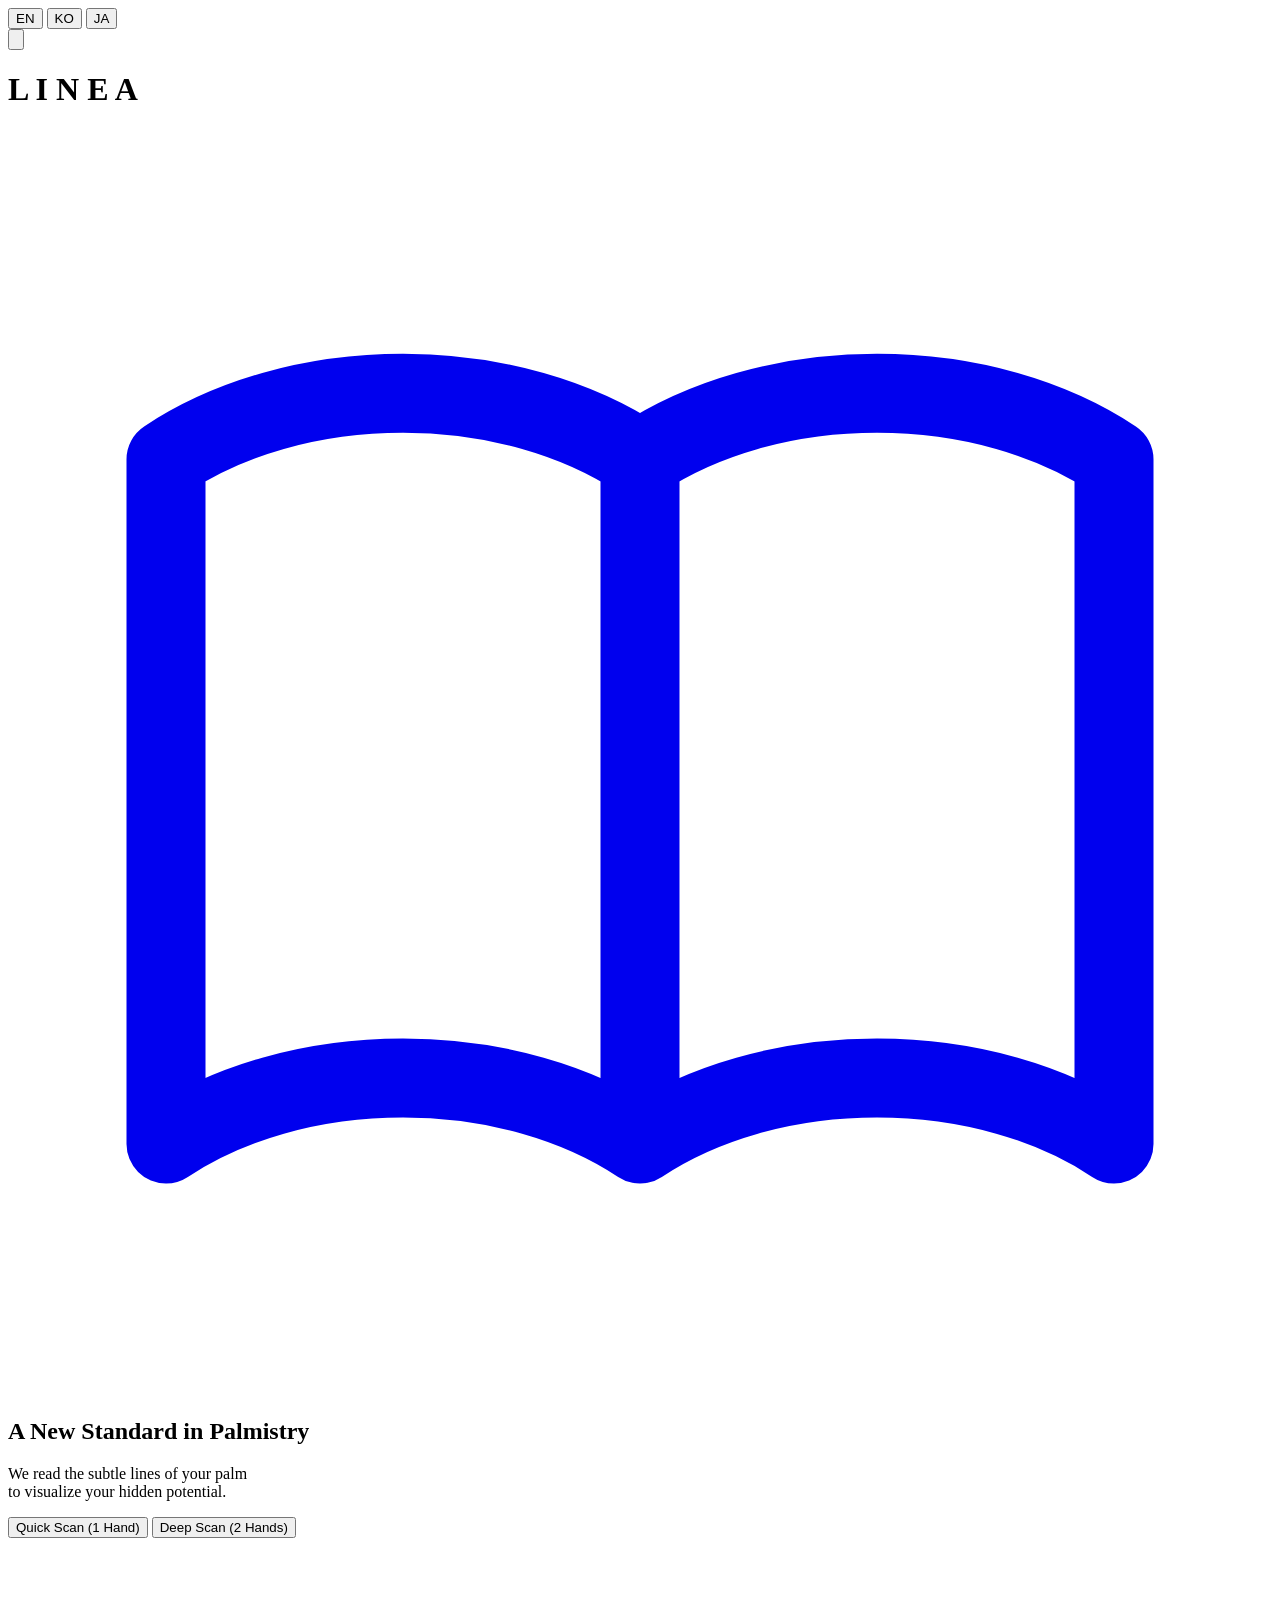
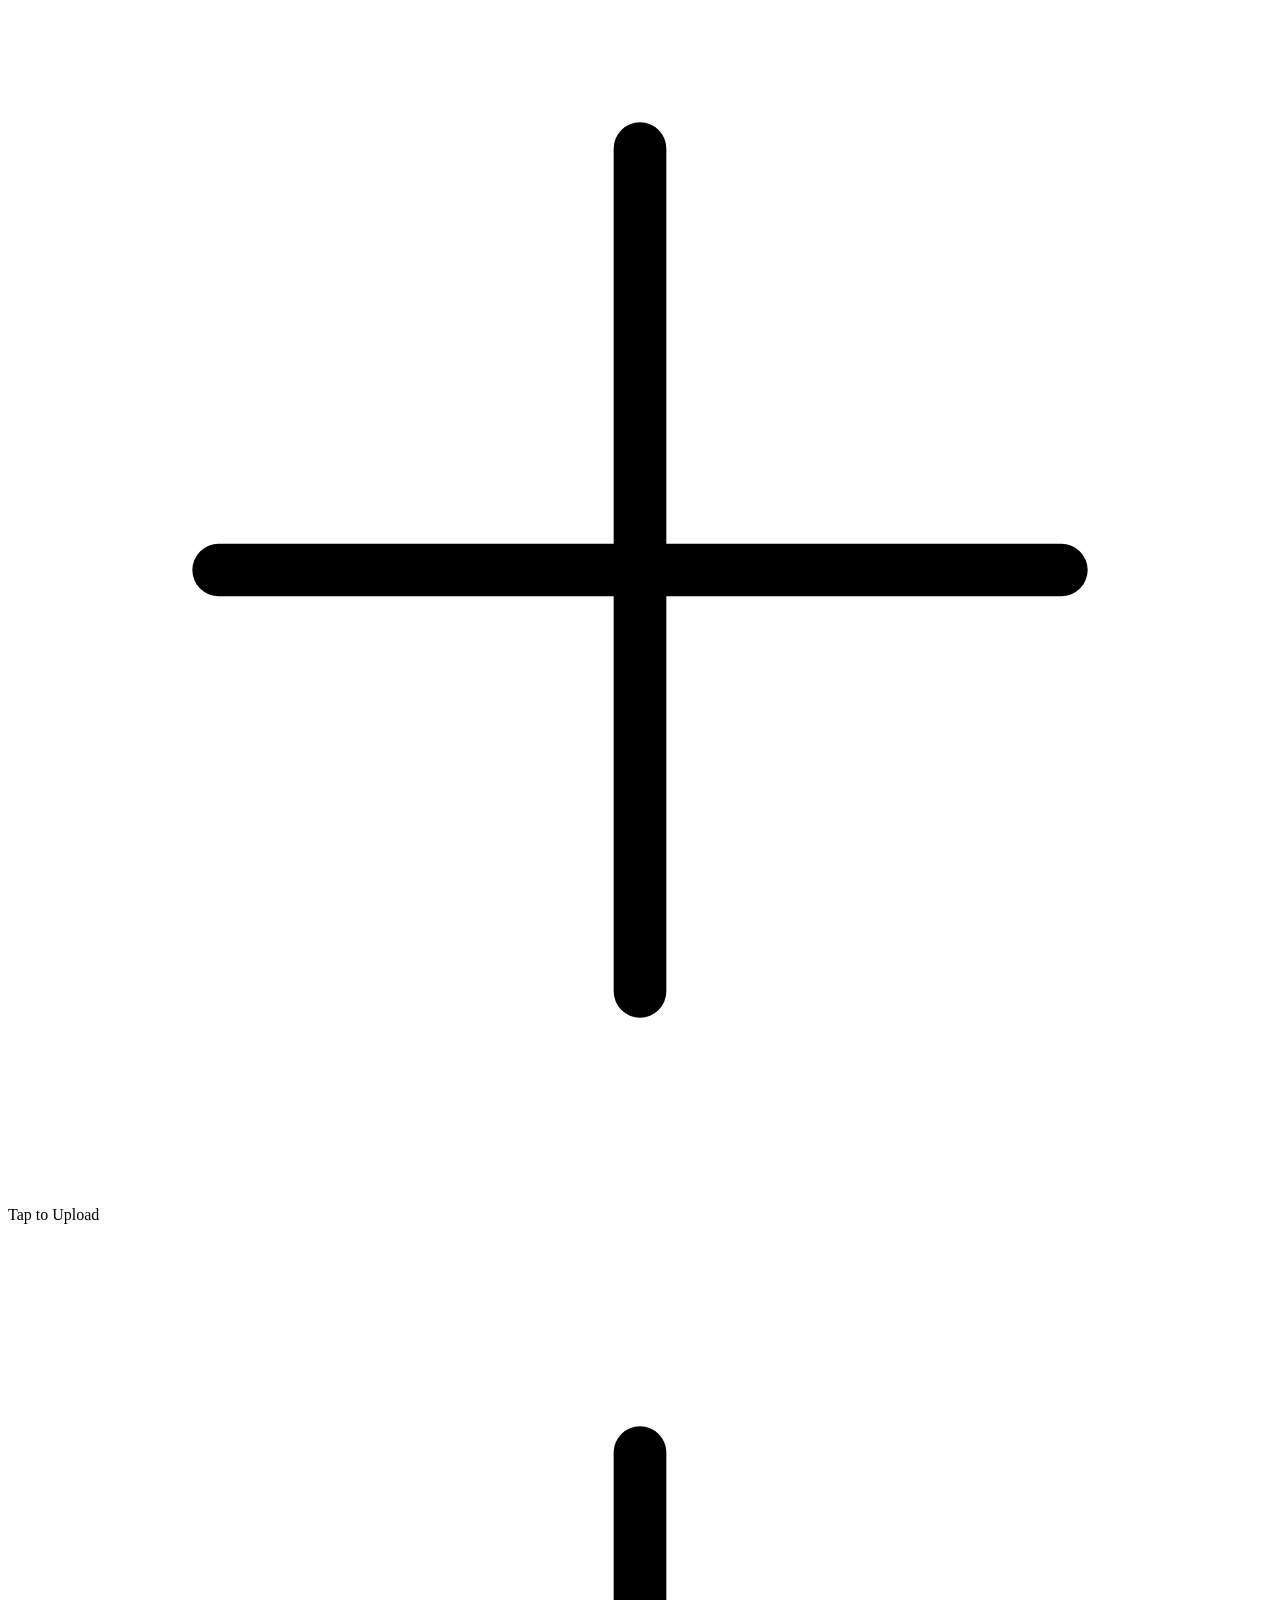
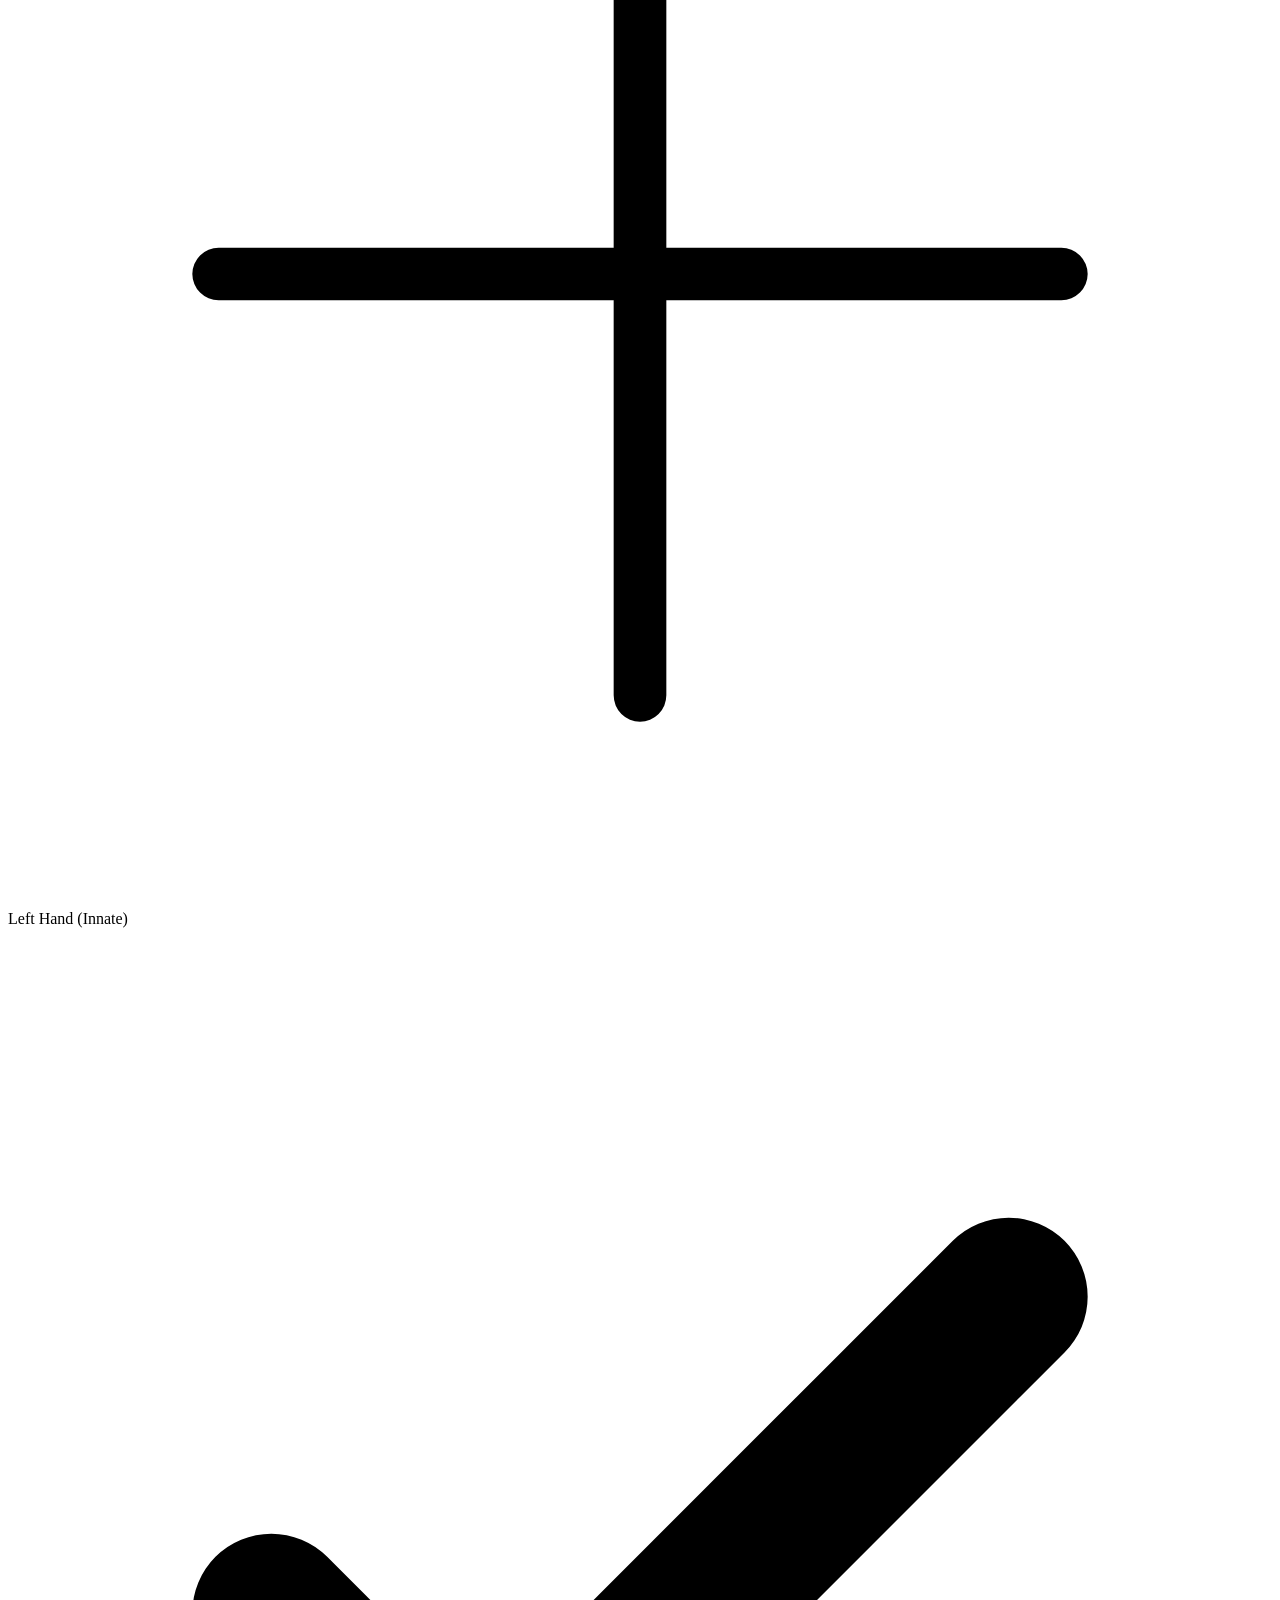
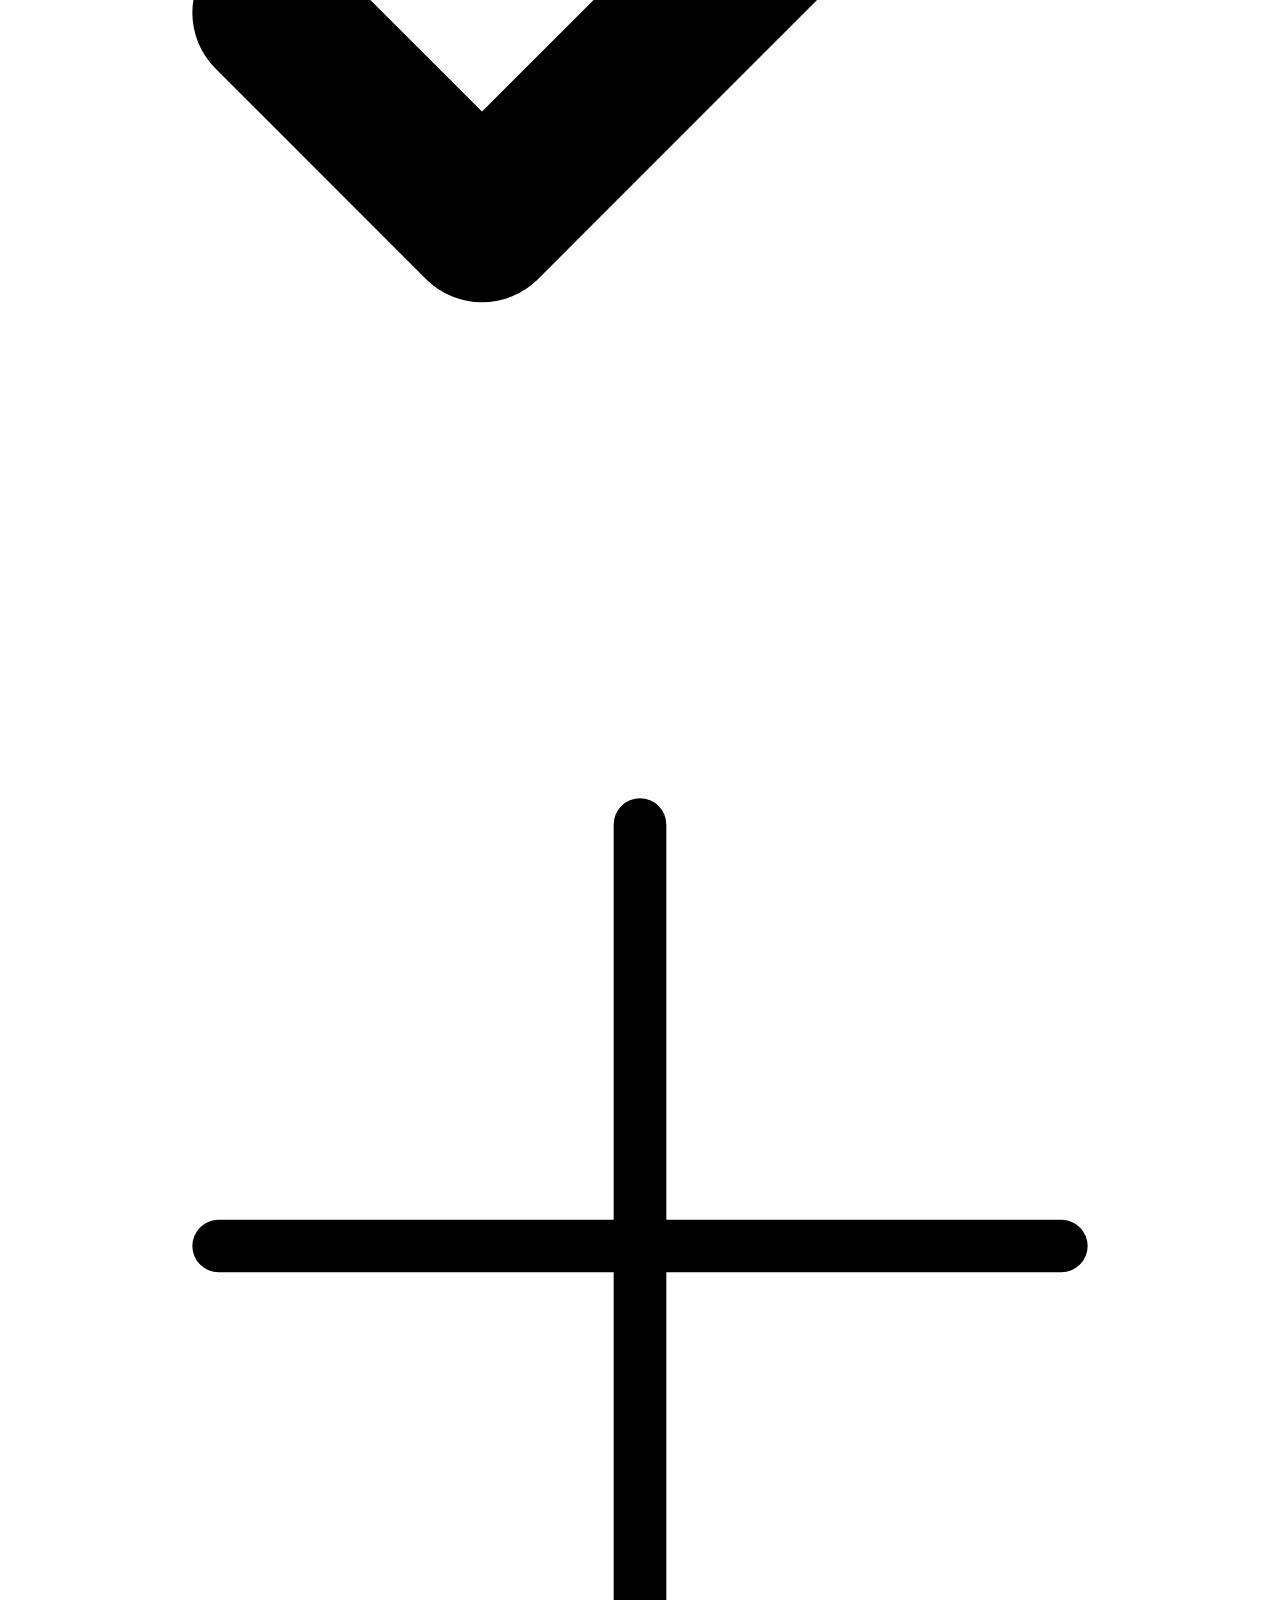
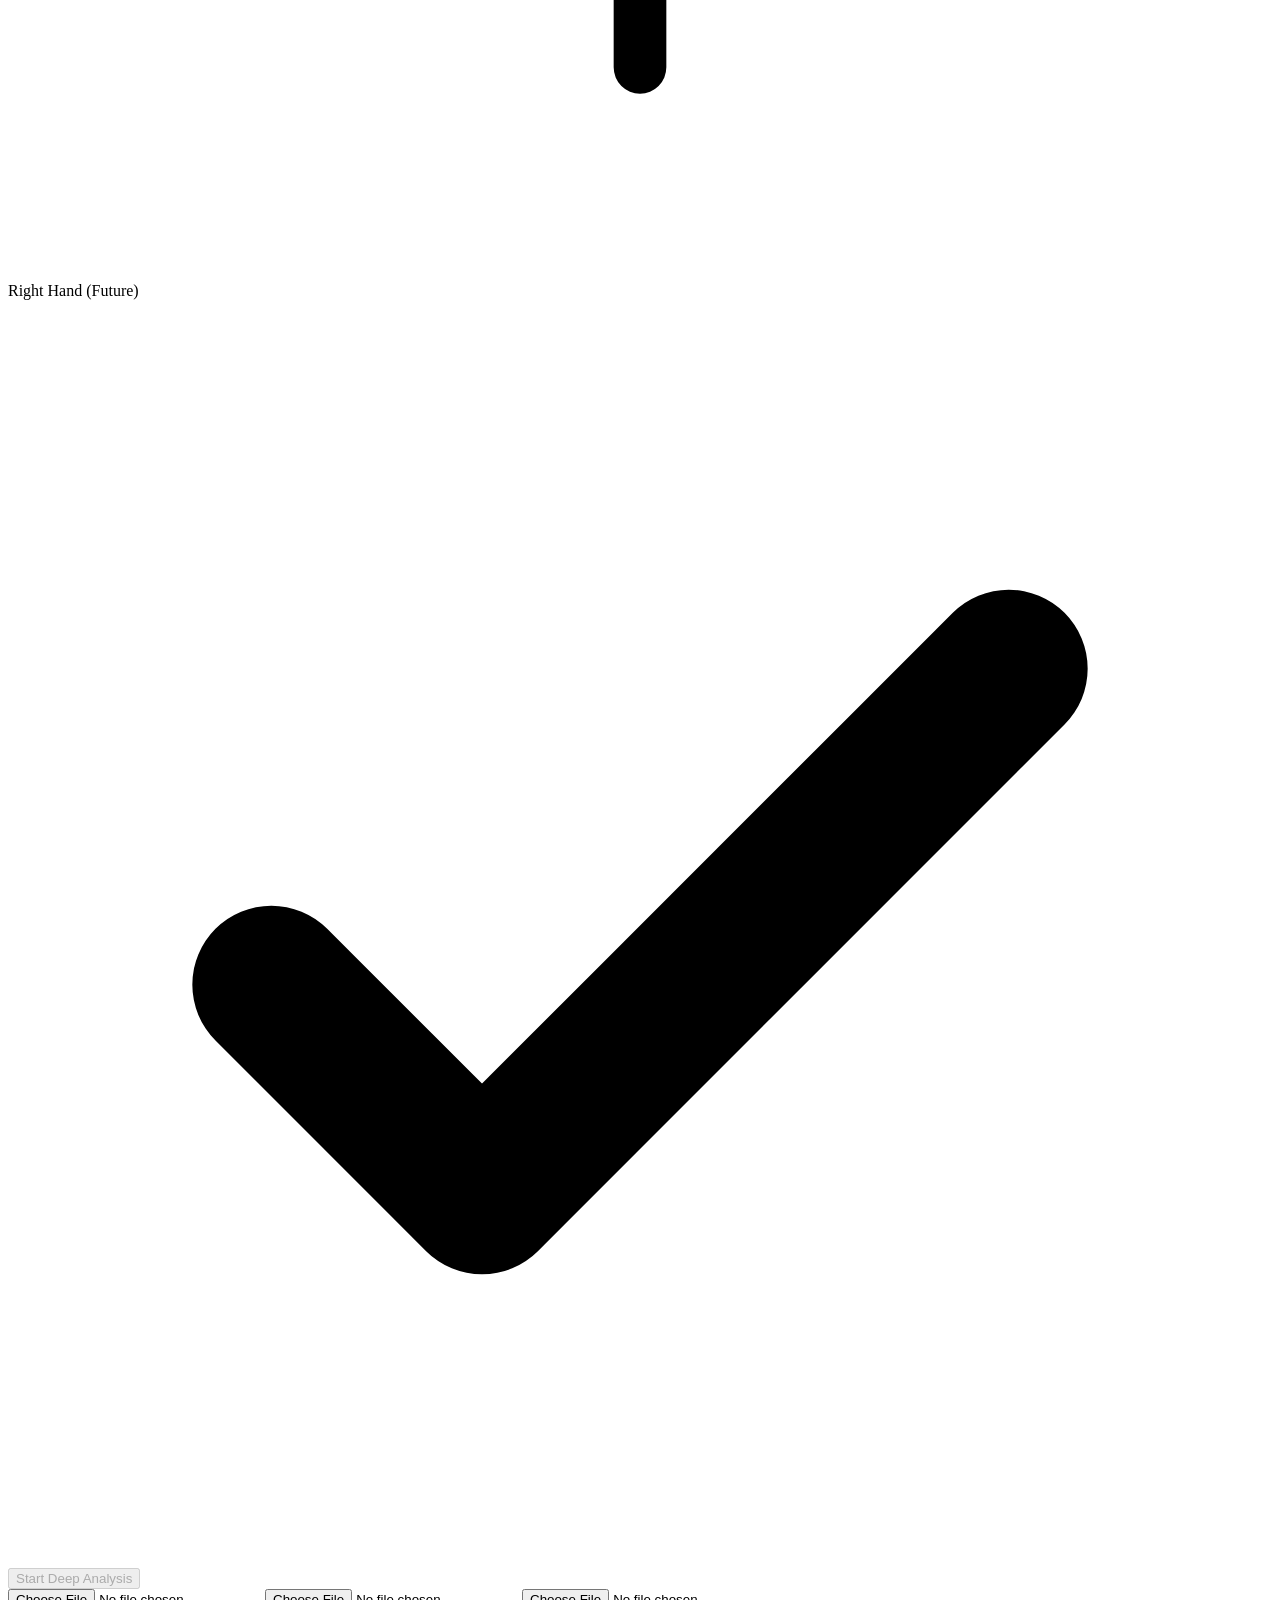
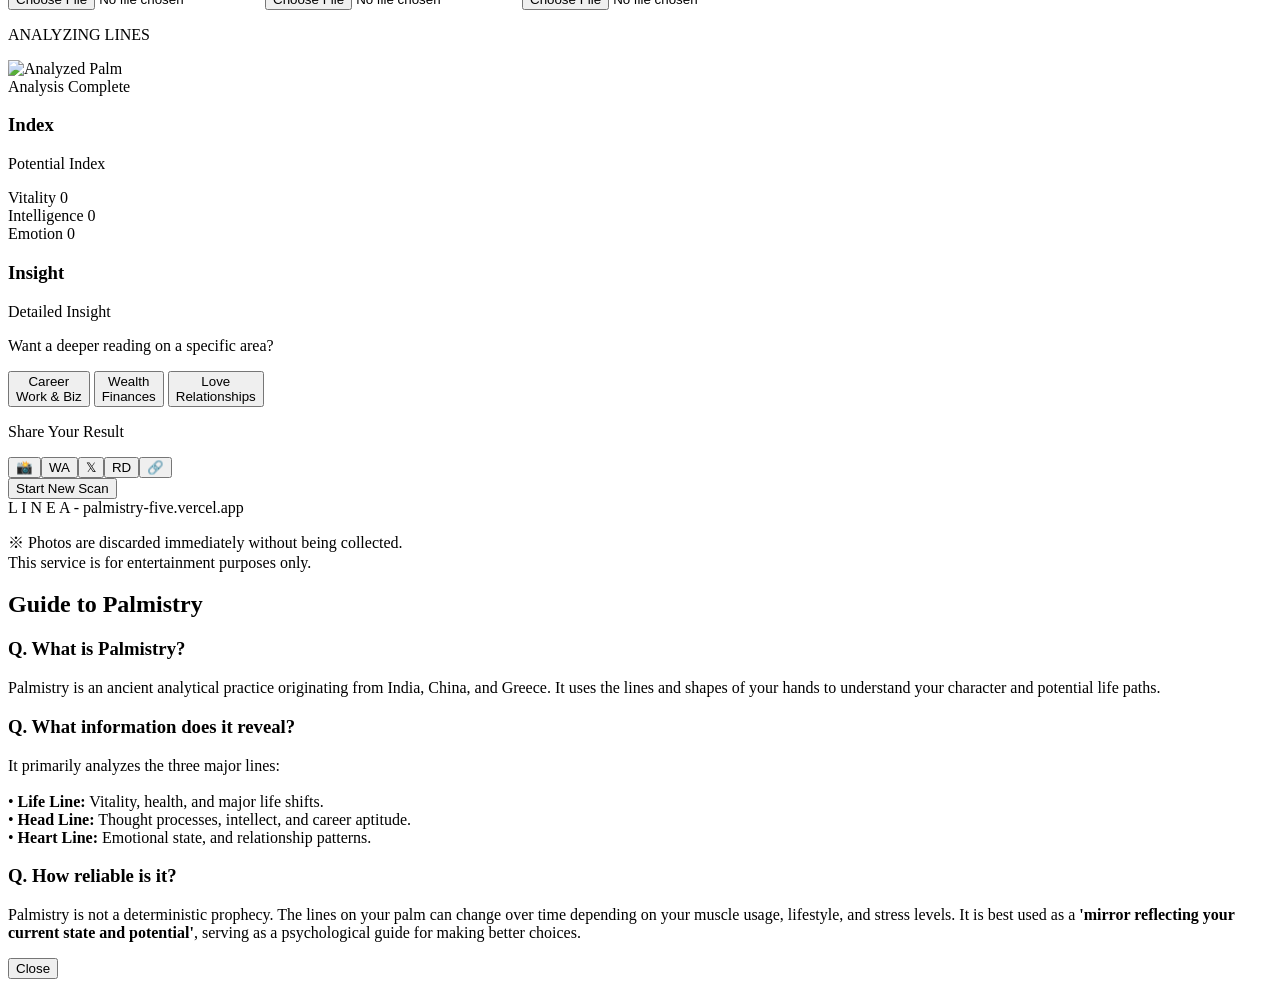
==== commit b064dc27: "Add Knowledge Base (blog) for SEO and AdSense approval" ====
--- a/index.html
+++ b/index.html
@@ -71,11 +71,13 @@
         <button onclick="toggleAbout()" class="w-8 h-8 flex items-center justify-center text-brand-400 hover:text-brand-100 transition-colors" aria-label="About Palmistry">
             <svg class="w-5 h-5" fill="none" stroke="currentColor" viewBox="0 0 24 24"><path stroke-linecap="round" stroke-linejoin="round" stroke-width="1.5" d="M13 16h-1v-4h-1m1-4h.01M21 12a9 9 0 11-18 0 9 9 0 0118 0z"></path></svg>
         </button>
-        <h1 class="text-[14px] font-medium tracking-[0.4em] text-brand-300">L I N E A</h1>
-        <div class="w-8"></div>
+        <h1 onclick="resetApp()" class="text-[14px] font-medium tracking-[0.4em] text-brand-300 cursor-pointer hover:text-brand-100 transition-colors">L I N E A</h1>
+        <a href="/blog.html" class="w-8 h-8 flex items-center justify-center text-brand-400 hover:text-brand-100 transition-colors" aria-label="Knowledge Base" title="손금 백과사전">
+            <svg class="w-5 h-5" fill="none" stroke="currentColor" viewBox="0 0 24 24"><path stroke-linecap="round" stroke-linejoin="round" stroke-width="1.5" d="M12 6.253v13m0-13C10.832 5.477 9.246 5 7.5 5S4.168 5.477 3 6.253v13C4.168 18.477 5.754 18 7.5 18s3.332.477 4.5 1.253m0-13C13.168 5.477 14.754 5 16.5 5c1.747 0 3.332.477 4.5 1.253v13C19.832 18.477 18.247 18 16.5 18c-1.746 0-3.332.477-4.5 1.253"></path></svg>
+        </a>
     </header>
 
-    <main class="flex-grow flex flex-col items-center justify-center p-6 relative w-full max-w-md mx-auto">
+    <main class="flex-grow flex flex-col items-center justify-start pt-10 md:pt-16 pb-6 px-6 relative w-full max-w-md mx-auto">
         
         <!-- 메인 업로드 화면 -->
         <section id="upload-section" class="w-full flex flex-col items-center space-y-8 transition-opacity duration-500 z-10">
@@ -144,12 +146,12 @@
                 </div>
             </div>
 
-            <div class="space-y-10 px-1">
-                <div class="space-y-6">
+            <div class="space-y-10 px-1 w-full">
+                <div class="space-y-6 bg-brand-900/40 p-6 rounded-3xl border border-brand-800/50 backdrop-blur-sm shadow-inner">
                     <div class="border-b border-brand-800 pb-3 flex items-center justify-between">
                         <div>
-                            <h3 class="text-[10px] uppercase tracking-widest text-brand-500 mb-1">Index</h3>
-                            <p class="text-sm font-medium text-brand-200 tracking-wide" data-i18n="idx_title">잠재력 지표</p>
+                            <h3 class="text-[10px] uppercase tracking-widest text-brand-300 mb-1">Index</h3>
+                            <p class="text-sm font-medium text-brand-100 tracking-wide" data-i18n="idx_title">잠재력 지표</p>
                         </div>
                         <div class="w-6 h-6 rounded-full border border-brand-800 flex items-center justify-center">
                             <div class="w-2 h-2 bg-brand-300 rounded-full animate-ping"></div>
@@ -159,47 +161,47 @@
                     <div class="space-y-6">
                         <div class="group">
                             <div class="flex justify-between mb-2 text-[11px] font-light uppercase tracking-wider">
-                                <span class="text-brand-400" data-i18n="vitality">Vitality (생명)</span>
-                                <span class="text-brand-100 font-medium" id="stat-vitality-val">0</span>
-                            </div>
-                            <div class="w-full bg-brand-900 h-[1px] overflow-hidden relative">
+                                <span class="text-brand-300" data-i18n="vitality">Vitality (생명)</span>
+                                <span class="text-white font-medium" id="stat-vitality-val">0</span>
+                            </div>
+                            <div class="w-full bg-brand-950 h-[2px] overflow-hidden relative rounded-full">
                                 <div id="stat-vitality" class="absolute left-0 top-0 bg-brand-200 h-full transition-all duration-1000 ease-out shadow-[0_0_10px_rgba(255,255,255,0.8)]" style="width: 0%"></div>
                             </div>
                         </div>
                         
                         <div class="group">
                             <div class="flex justify-between mb-2 text-[11px] font-light uppercase tracking-wider">
-                                <span class="text-brand-400" data-i18n="intelligence">Intelligence (두뇌)</span>
-                                <span class="text-brand-100 font-medium" id="stat-intelligence-val">0</span>
-                            </div>
-                            <div class="w-full bg-brand-900 h-[1px] overflow-hidden relative">
+                                <span class="text-brand-300" data-i18n="intelligence">Intelligence (두뇌)</span>
+                                <span class="text-white font-medium" id="stat-intelligence-val">0</span>
+                            </div>
+                            <div class="w-full bg-brand-950 h-[2px] overflow-hidden relative rounded-full">
                                 <div id="stat-intelligence" class="absolute left-0 top-0 bg-brand-200 h-full transition-all duration-1000 ease-out shadow-[0_0_10px_rgba(255,255,255,0.8)]" style="width: 0%"></div>
                             </div>
                         </div>
 
                         <div class="group">
                             <div class="flex justify-between mb-2 text-[11px] font-light uppercase tracking-wider">
-                                <span class="text-brand-400" data-i18n="emotion">Emotion (감정)</span>
-                                <span class="text-brand-100 font-medium" id="stat-charm-val">0</span>
-                            </div>
-                            <div class="w-full bg-brand-900 h-[1px] overflow-hidden relative">
+                                <span class="text-brand-300" data-i18n="emotion">Emotion (감정)</span>
+                                <span class="text-white font-medium" id="stat-charm-val">0</span>
+                            </div>
+                            <div class="w-full bg-brand-950 h-[2px] overflow-hidden relative rounded-full">
                                 <div id="stat-charm" class="absolute left-0 top-0 bg-brand-200 h-full transition-all duration-1000 ease-out shadow-[0_0_10px_rgba(255,255,255,0.8)]" style="width: 0%"></div>
                             </div>
                         </div>
                     </div>
                 </div>
 
-                <div class="space-y-5">
+                <div class="space-y-5 px-2">
                     <div class="border-b border-brand-800 pb-3">
-                        <h3 class="text-[10px] uppercase tracking-widest text-brand-500 mb-1">Insight</h3>
-                        <p class="text-sm font-medium text-brand-200 tracking-wide" data-i18n="ins_title">상세 분석</p>
+                        <h3 class="text-[10px] uppercase tracking-widest text-brand-300 mb-1">Insight</h3>
+                        <p class="text-sm font-medium text-brand-100 tracking-wide" data-i18n="ins_title">상세 분석</p>
                     </div>
                     <div id="result-text" class="text-brand-300 text-[14px] leading-[1.85] font-light whitespace-pre-line tracking-wide opacity-90 transition-opacity duration-500">
                     </div>
                 </div>
 
                 <!-- 심층 분석 영역 -->
-                <div id="deep-dive-section" class="space-y-5 pt-8 border-t border-brand-800/50 hidden fade-in">
+                <div id="deep-dive-section" class="space-y-5 pt-8 border-t border-brand-800/50 hidden fade-in px-2">
                     <p class="text-[11px] text-brand-400 font-light tracking-wide text-center uppercase" data-i18n="deep_title">특정 영역의 더 깊은 분석이 필요하신가요?</p>
                     <div class="grid grid-cols-3 gap-3">
                         <button onclick="analyzeDeepDive('career')" class="relative py-4 border border-brand-800 rounded-2xl text-brand-300 text-[11px] uppercase tracking-widest hover:bg-brand-900 hover:border-brand-600 transition-all group overflow-hidden">
@@ -232,7 +234,7 @@
             </button>
             
             <!-- 워터마크 (캡처용 숨김 요소) -->
-            <div id="watermark" class="hidden absolute bottom-6 left-0 right-0 text-center text-[10px] text-brand-400 font-light tracking-widest opacity-80 z-50">
+            <div id="watermark" class="hidden text-center text-[10px] text-brand-400 font-bold tracking-[0.3em] opacity-100 mt-12 mb-4 pb-4">
                 L I N E A - palmistry-five.vercel.app
             </div>
         </section>
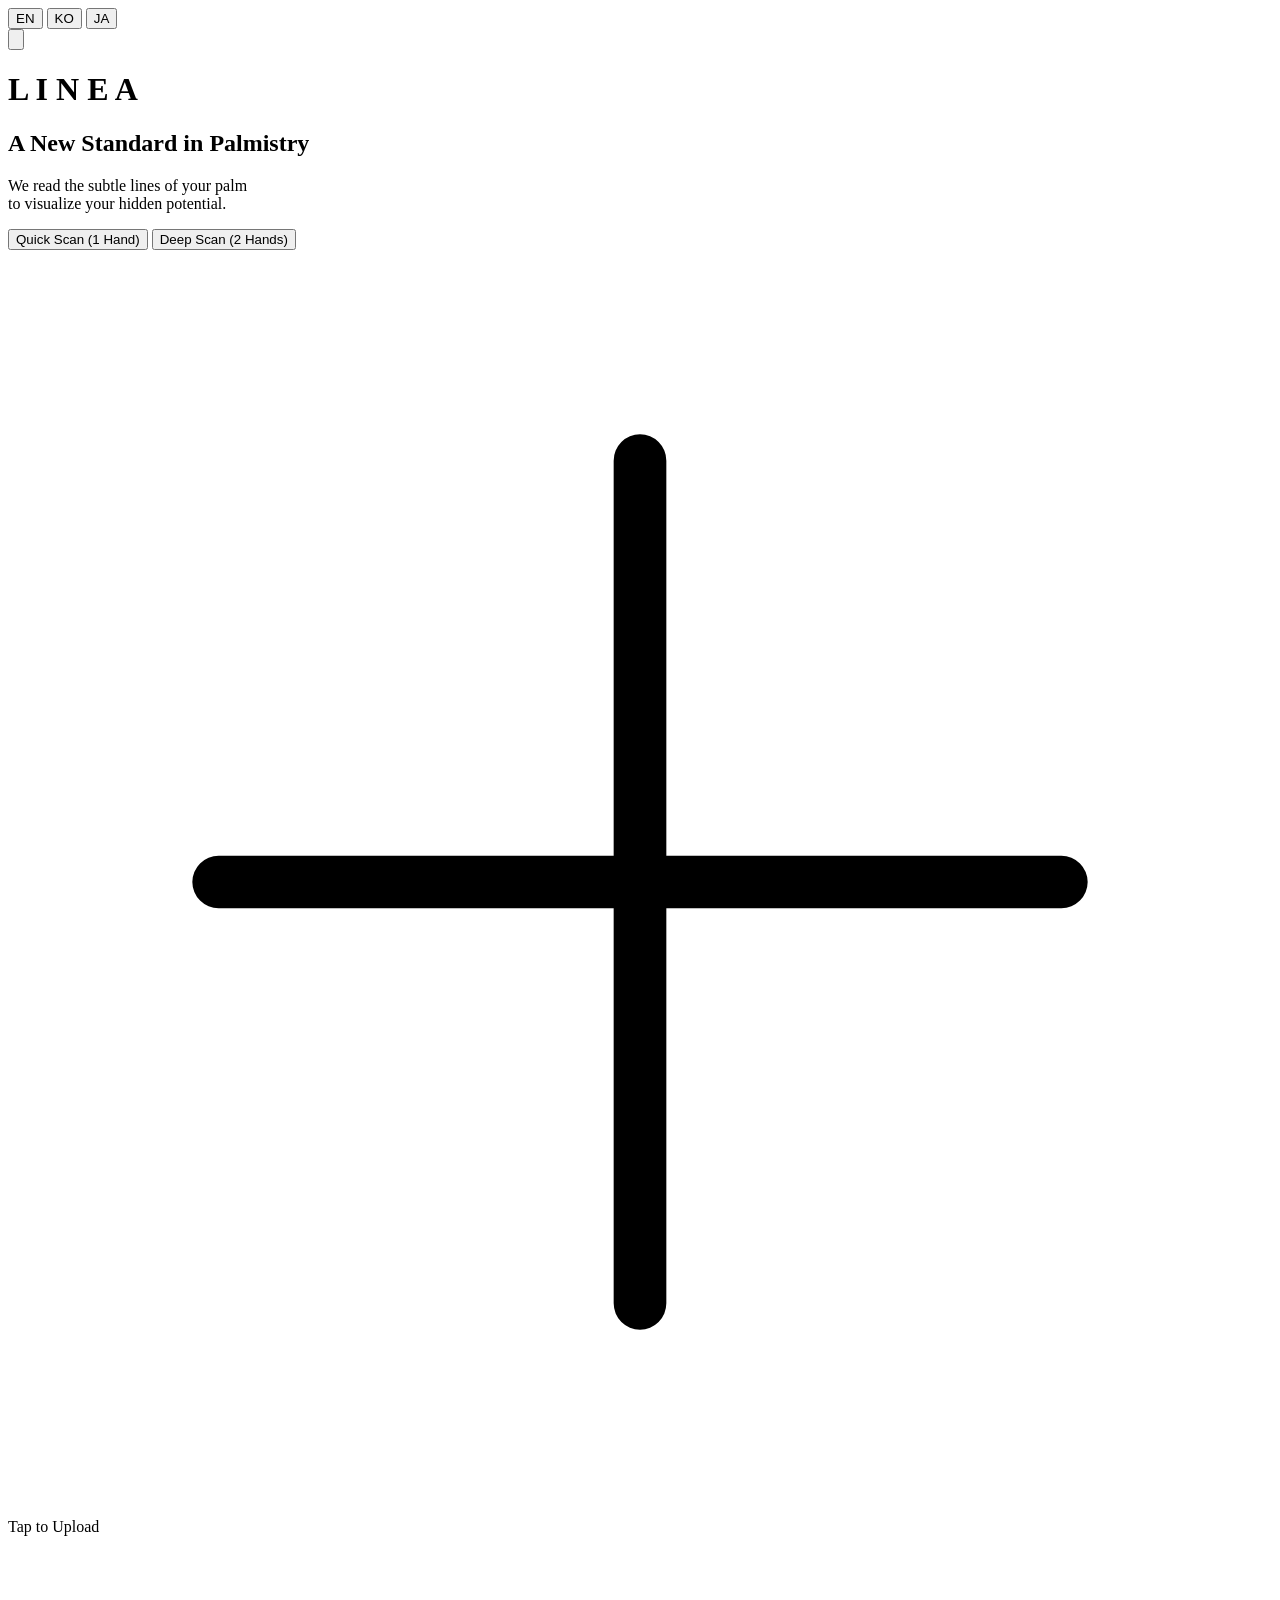
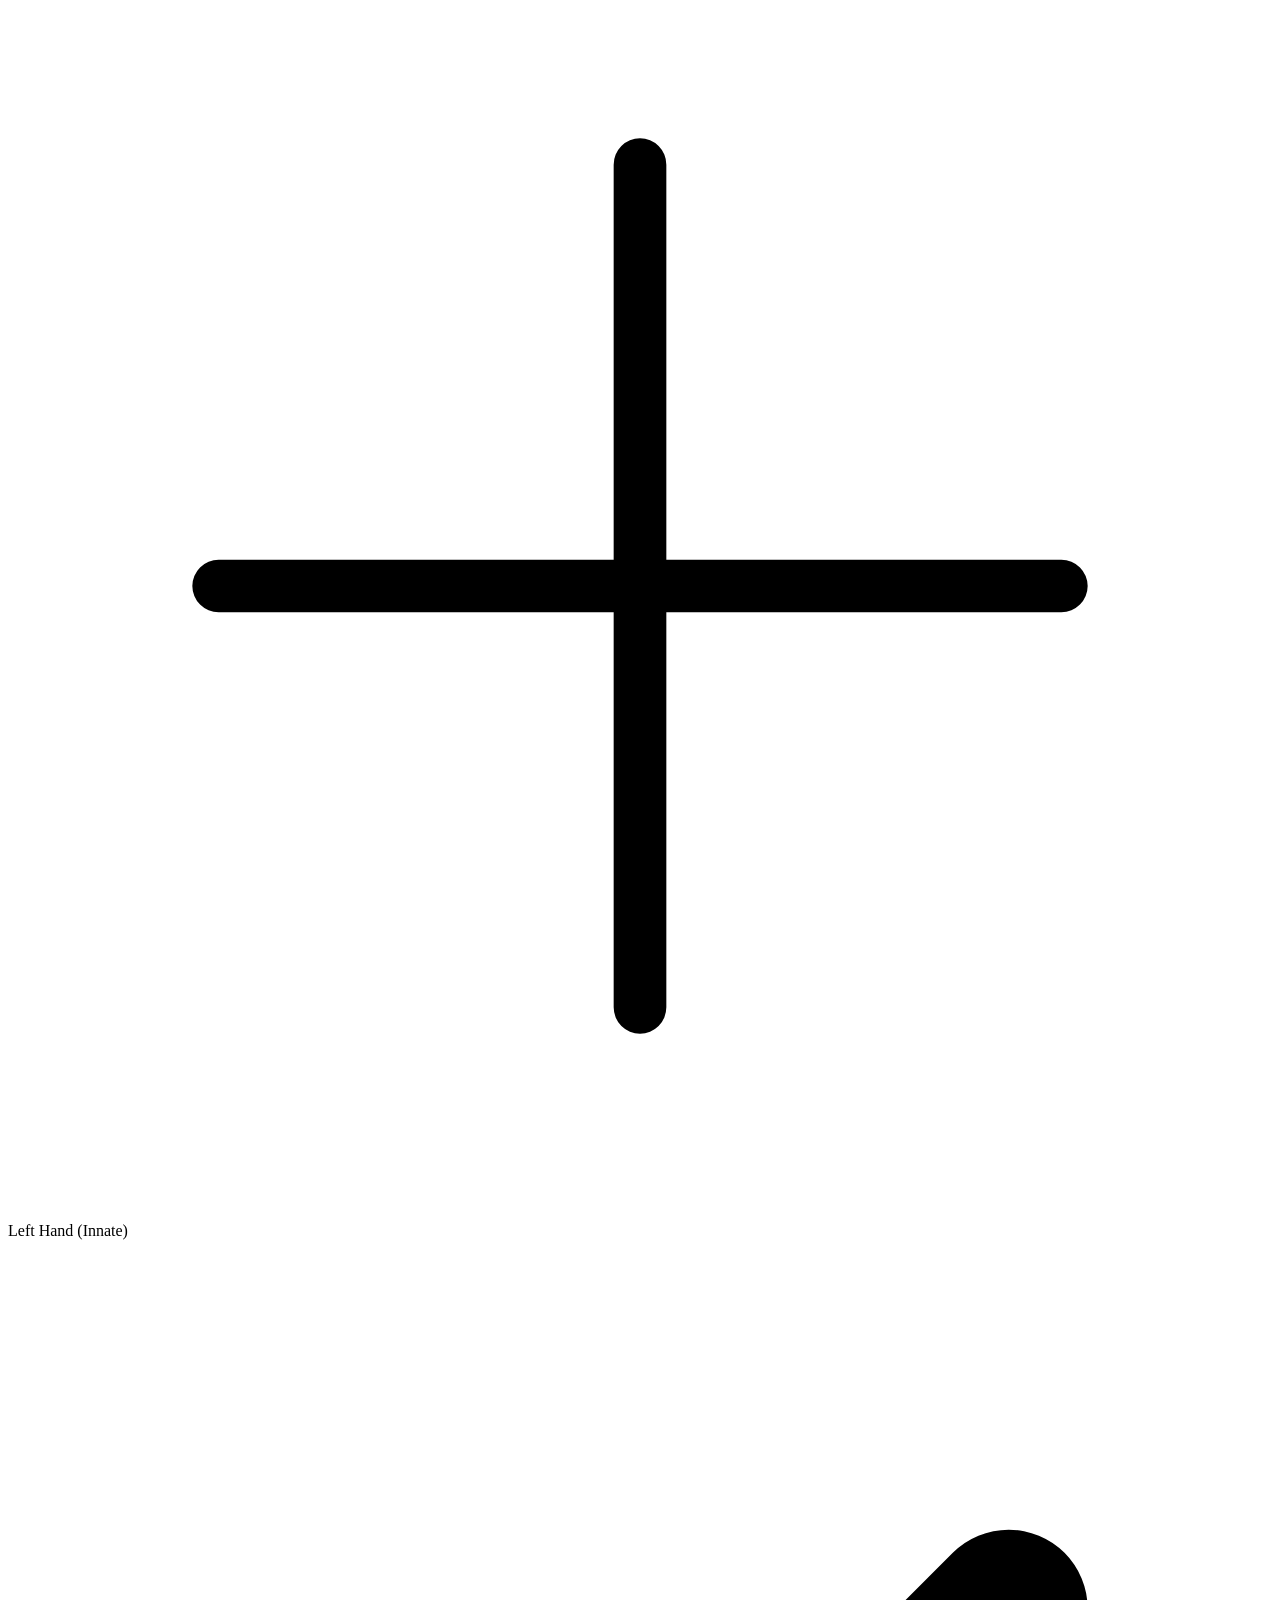
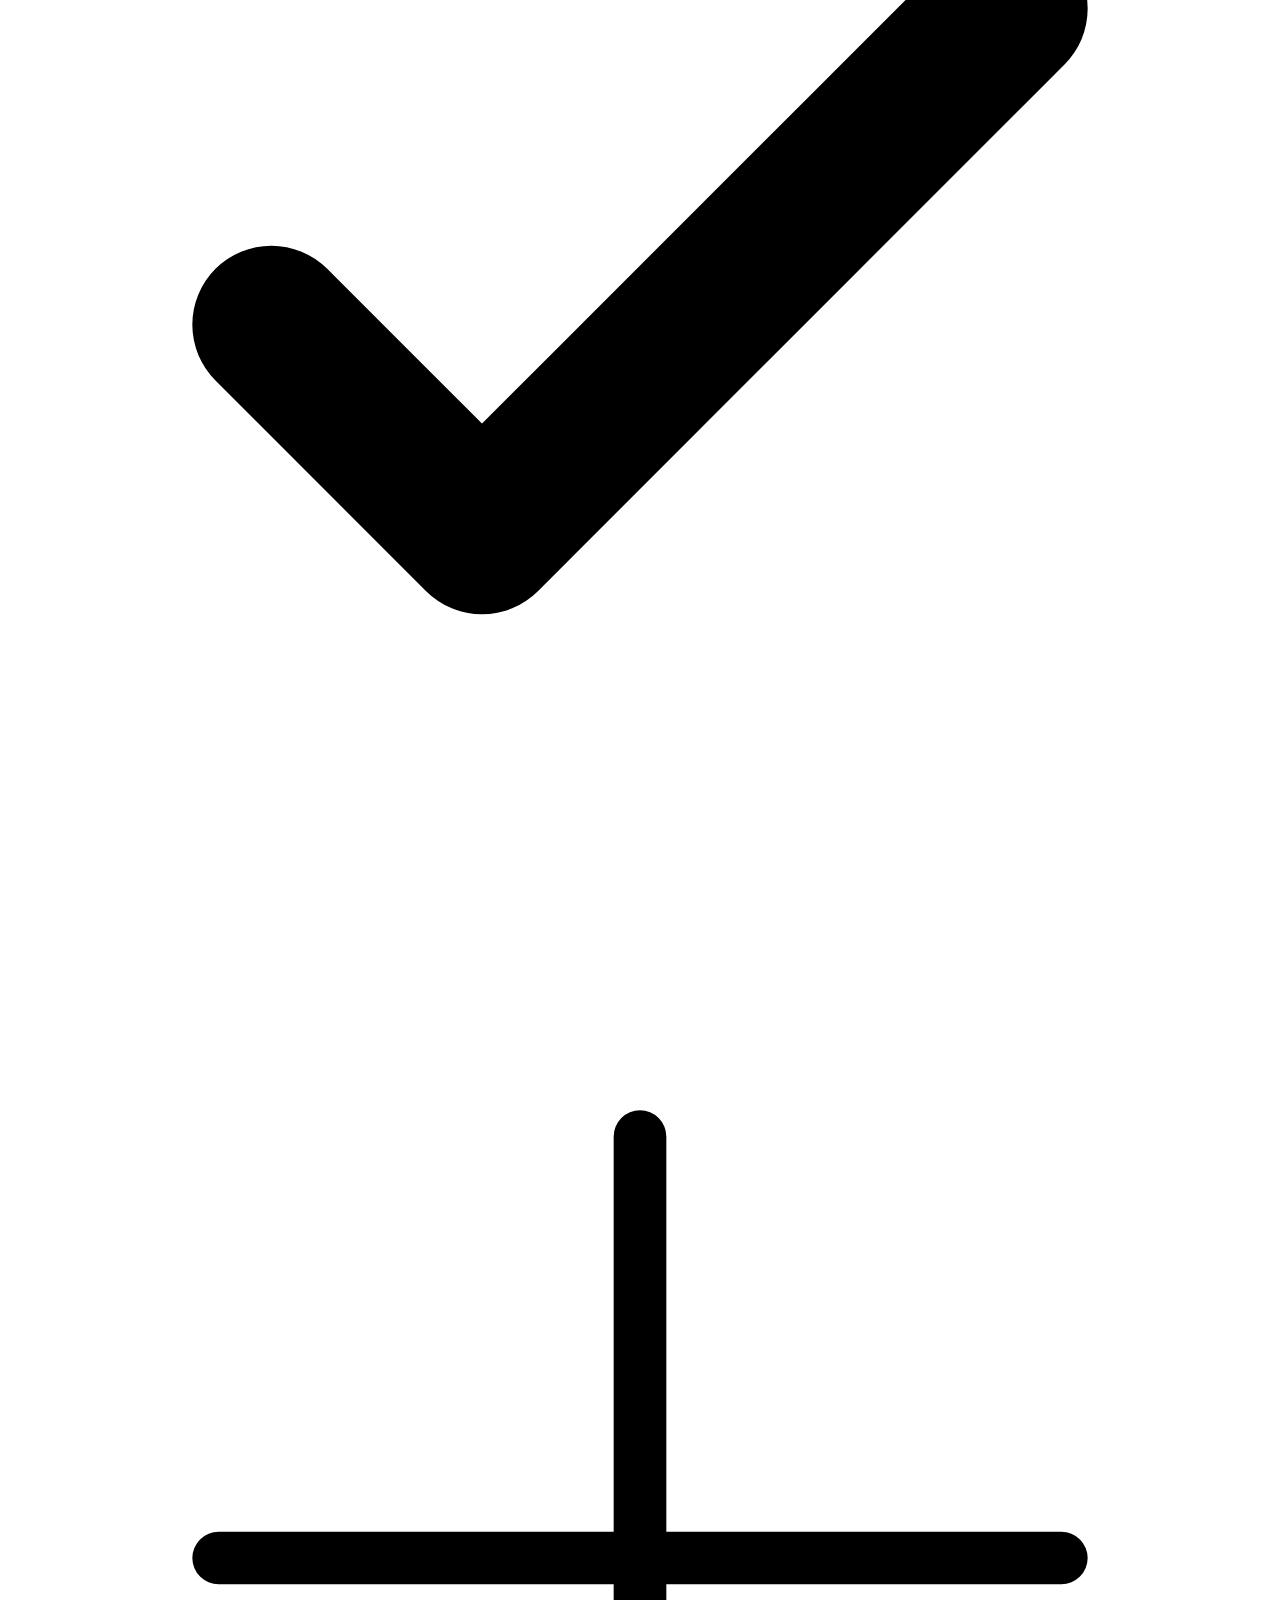
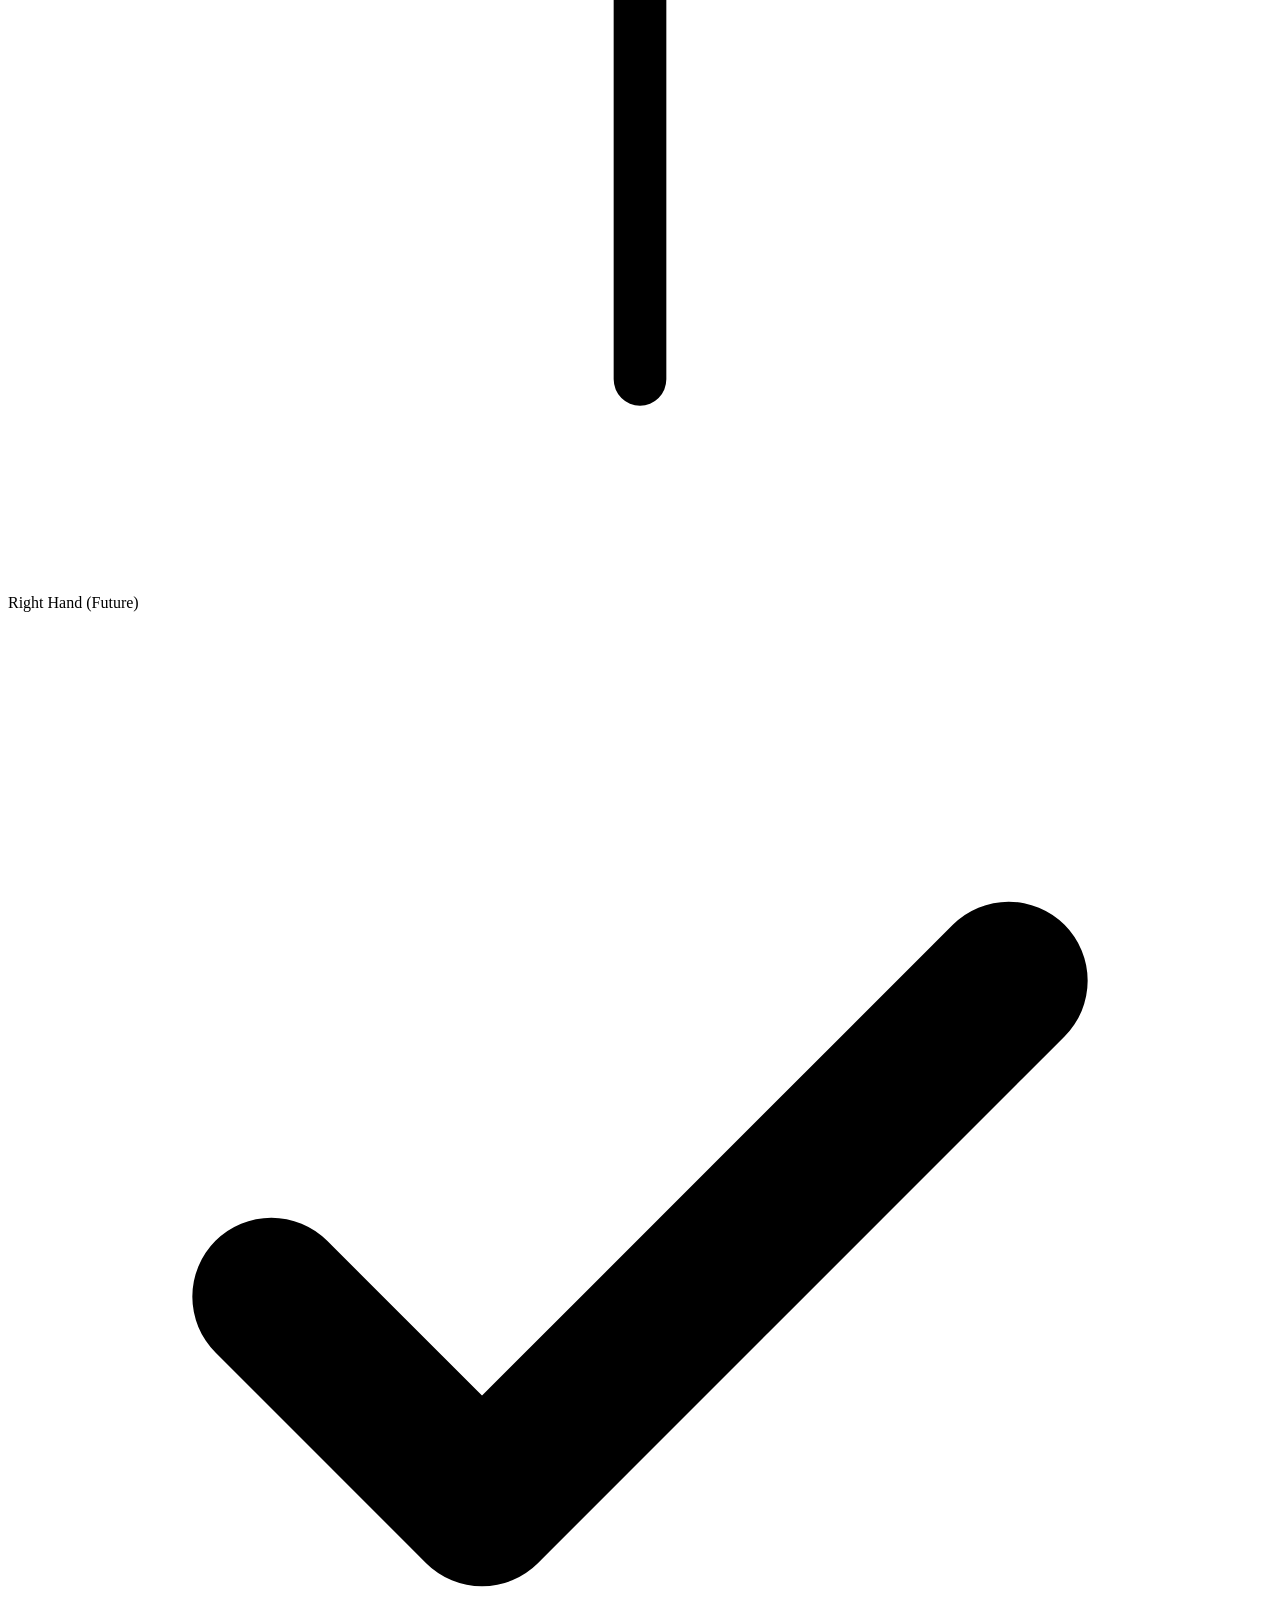
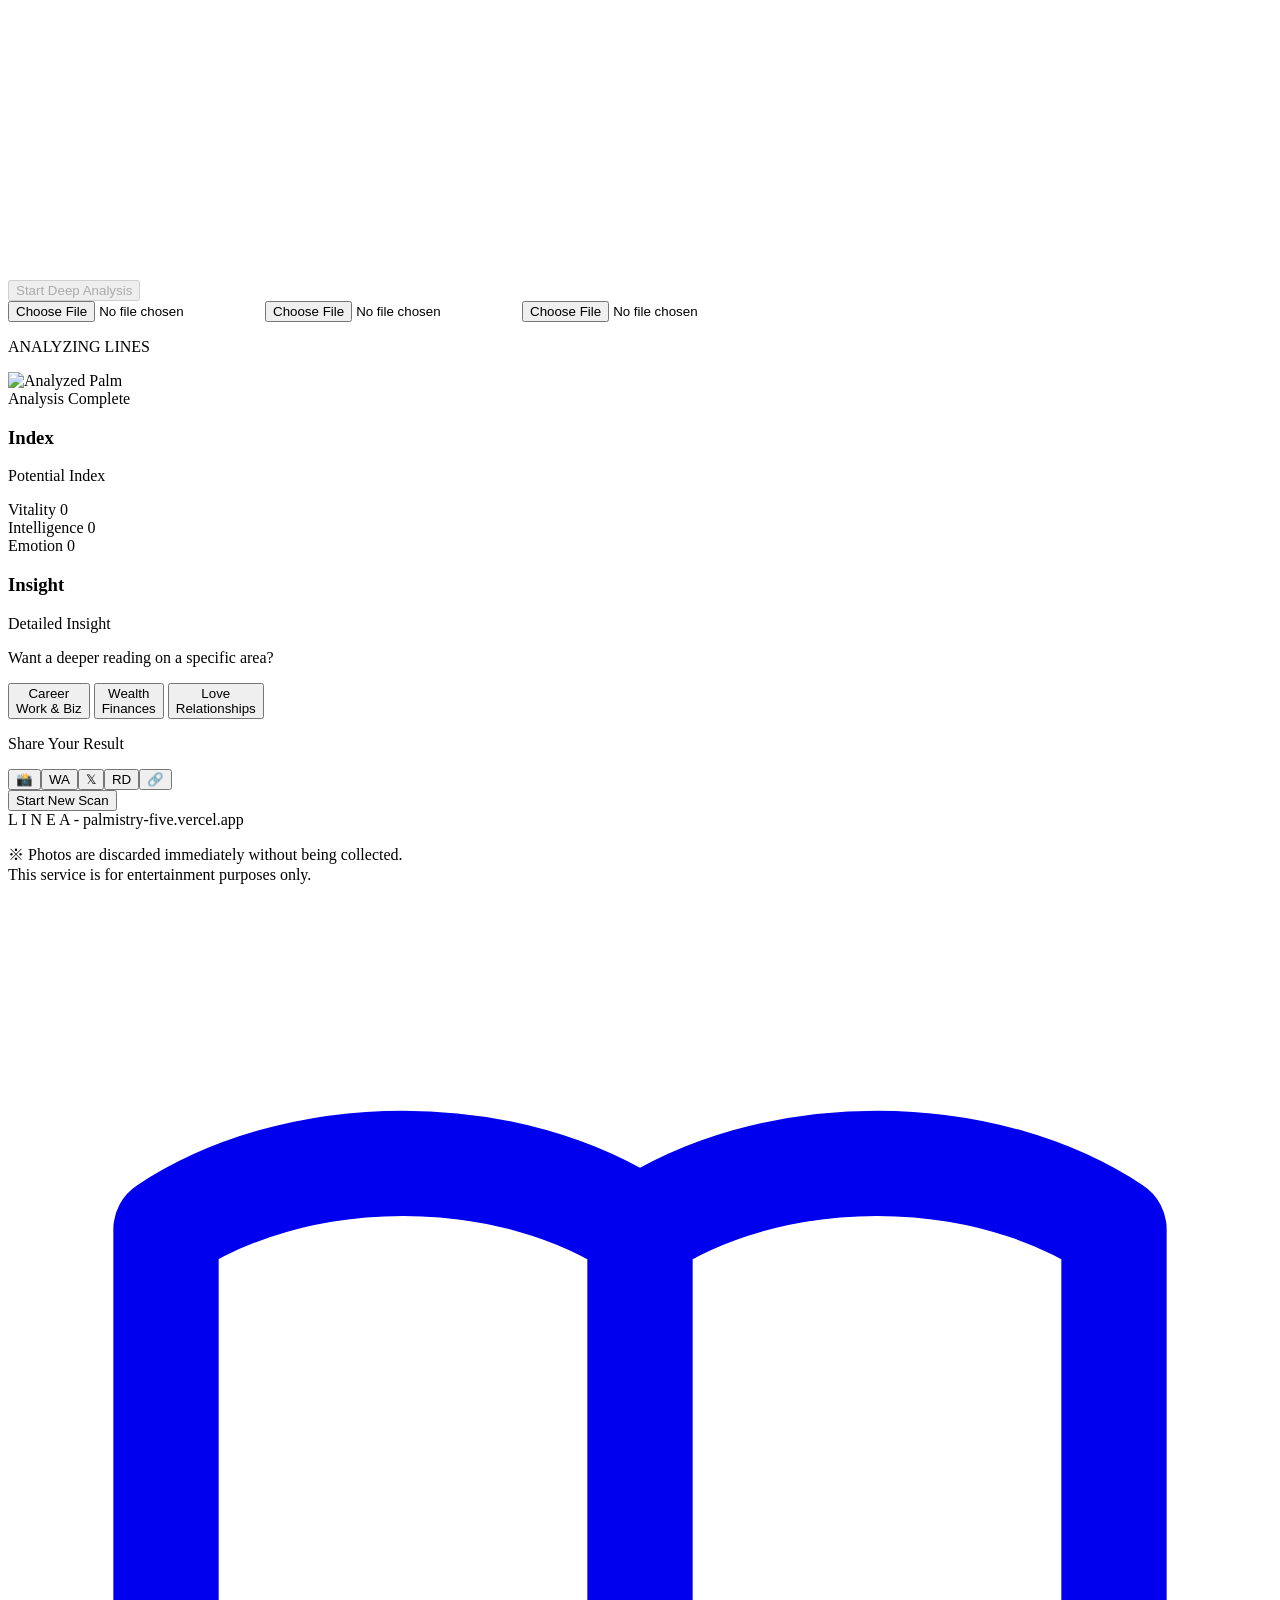
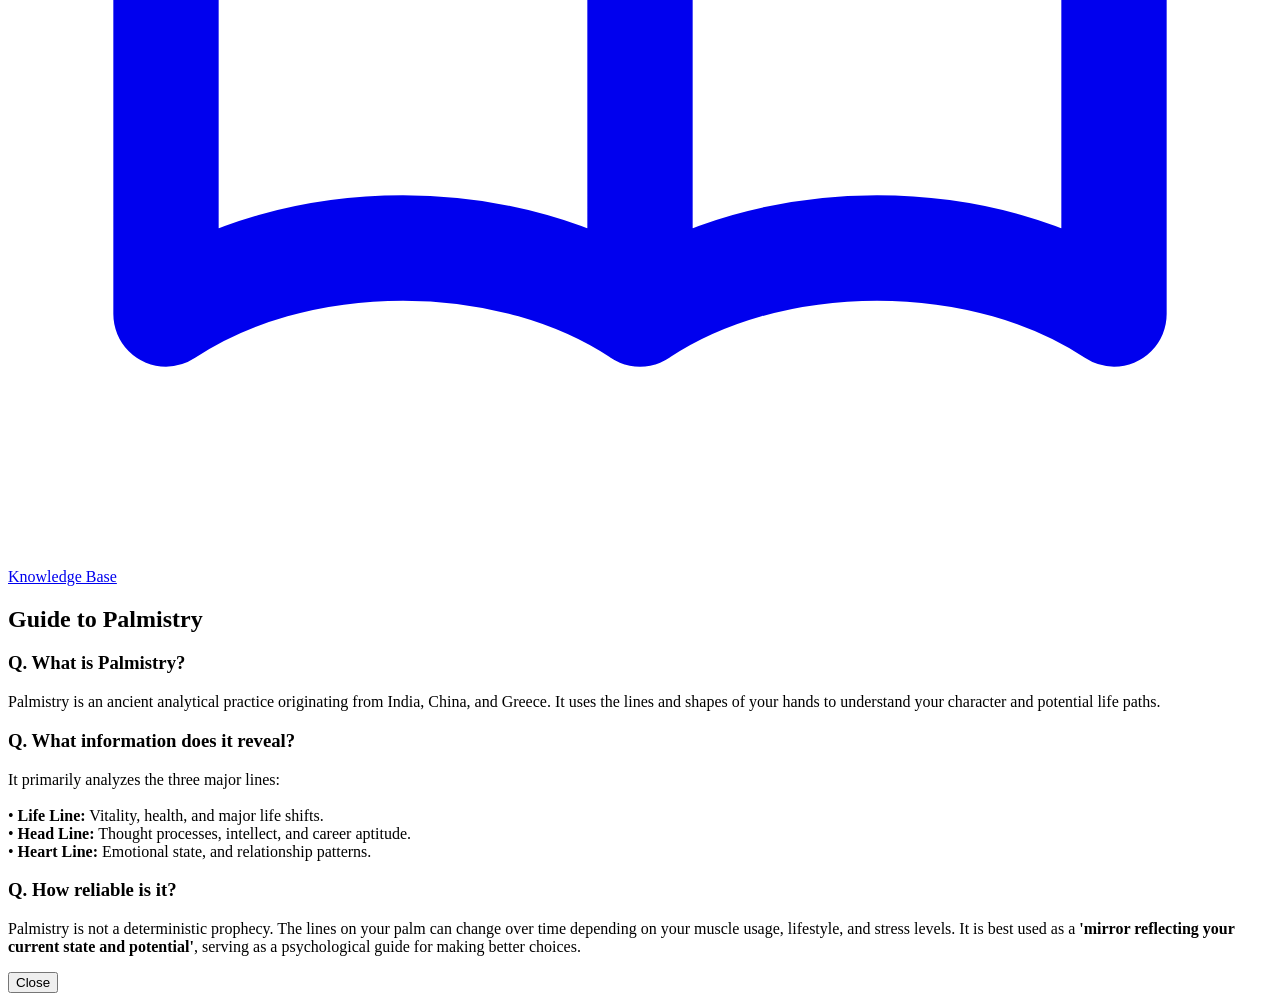
==== commit 524a0754: "Fix header layout by moving Knowledge Base link to footer" ====
--- a/index.html
+++ b/index.html
@@ -72,9 +72,7 @@
             <svg class="w-5 h-5" fill="none" stroke="currentColor" viewBox="0 0 24 24"><path stroke-linecap="round" stroke-linejoin="round" stroke-width="1.5" d="M13 16h-1v-4h-1m1-4h.01M21 12a9 9 0 11-18 0 9 9 0 0118 0z"></path></svg>
         </button>
         <h1 onclick="resetApp()" class="text-[14px] font-medium tracking-[0.4em] text-brand-300 cursor-pointer hover:text-brand-100 transition-colors">L I N E A</h1>
-        <a href="/blog.html" class="w-8 h-8 flex items-center justify-center text-brand-400 hover:text-brand-100 transition-colors" aria-label="Knowledge Base" title="손금 백과사전">
-            <svg class="w-5 h-5" fill="none" stroke="currentColor" viewBox="0 0 24 24"><path stroke-linecap="round" stroke-linejoin="round" stroke-width="1.5" d="M12 6.253v13m0-13C10.832 5.477 9.246 5 7.5 5S4.168 5.477 3 6.253v13C4.168 18.477 5.754 18 7.5 18s3.332.477 4.5 1.253m0-13C13.168 5.477 14.754 5 16.5 5c1.747 0 3.332.477 4.5 1.253v13C19.832 18.477 18.247 18 16.5 18c-1.746 0-3.332.477-4.5 1.253"></path></svg>
-        </a>
+        <div class="w-8"></div>
     </header>
 
     <main class="flex-grow flex flex-col items-center justify-start pt-10 md:pt-16 pb-6 px-6 relative w-full max-w-md mx-auto">
@@ -239,10 +237,16 @@
             </div>
         </section>
         
-        <footer class="mt-8 text-center w-full px-4">
+        <footer class="mt-8 text-center w-full px-4 space-y-4">
             <p class="text-[9.5px] text-brand-600 font-light tracking-wide leading-relaxed break-keep" data-i18n="privacy_notice">
                 ※ 업로드된 사진은 수집되지 않으며 즉시 폐기됩니다.<br>본 서비스의 결과는 오락용으로만 즐겨주세요.
             </p>
+            <div class="flex justify-center items-center space-x-4 text-[10px] text-brand-500 font-medium tracking-widest uppercase">
+                <a href="/blog.html" class="hover:text-brand-200 transition-colors flex items-center space-x-1" title="Knowledge Base">
+                    <svg class="w-3.5 h-3.5" fill="none" stroke="currentColor" viewBox="0 0 24 24"><path stroke-linecap="round" stroke-linejoin="round" stroke-width="2" d="M12 6.253v13m0-13C10.832 5.477 9.246 5 7.5 5S4.168 5.477 3 6.253v13C4.168 18.477 5.754 18 7.5 18s3.332.477 4.5 1.253m0-13C13.168 5.477 14.754 5 16.5 5c1.747 0 3.332.477 4.5 1.253v13C19.832 18.477 18.247 18 16.5 18c-1.746 0-3.332.477-4.5 1.253"></path></svg>
+                    <span>Knowledge Base</span>
+                </a>
+            </div>
         </footer>
     </main>
 
